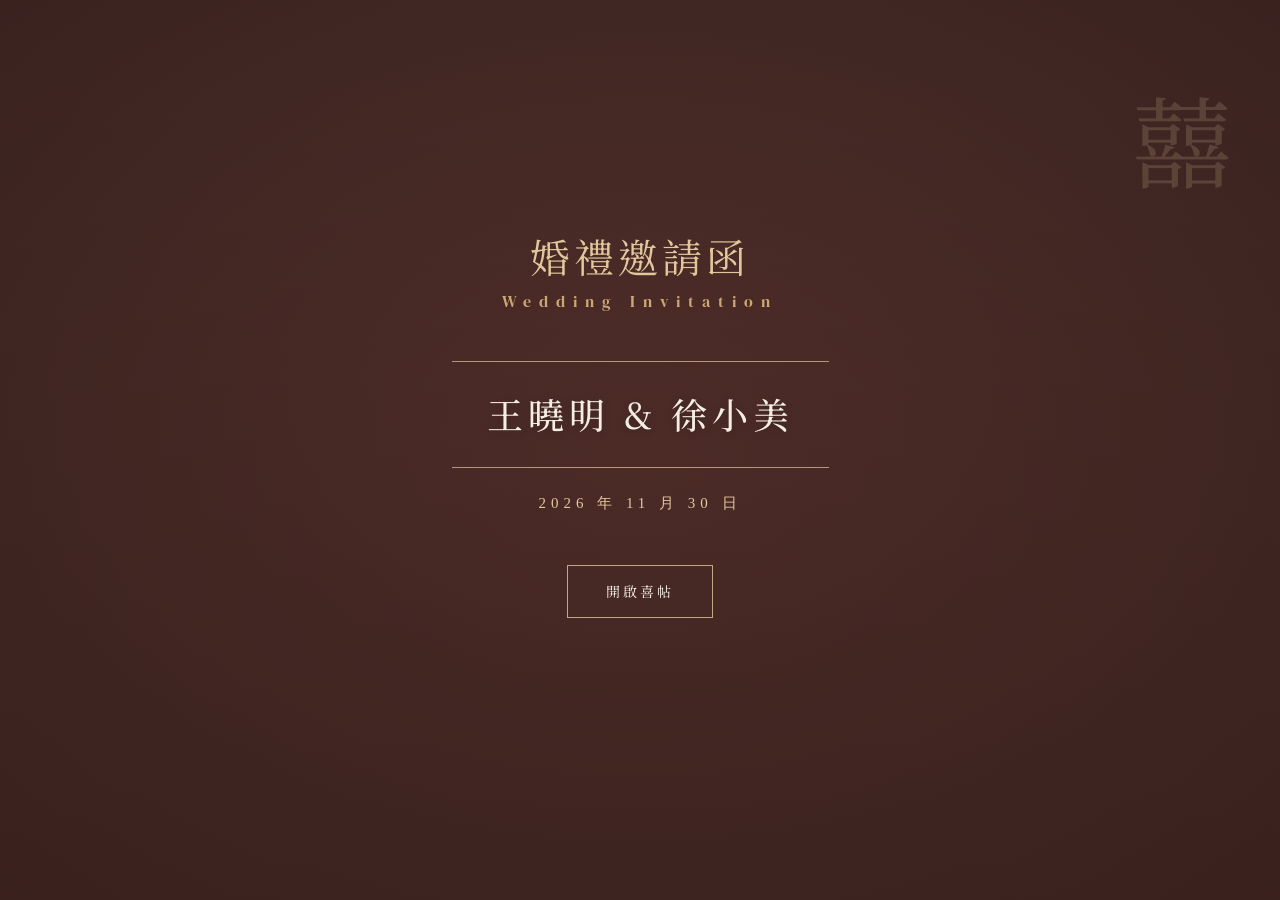
==== index.html @ 3dceb24b "Add files via upload" ====
<!DOCTYPE html>
<html lang="zh-Hant">

<head>
  <meta charset="UTF-8">
  <meta name="viewport" content="width=device-width, initial-scale=1.0">

  <title>王曉明 &amp; 徐小美 婚禮邀請</title>
  <meta name="description" content="2026 年 11 月 30 日，玄饌海鮮宴會館。誠摯邀請您一同見證我們的幸福。">

  <!-- 分享預覽（LINE / Facebook / Messenger 貼連結時顯示）
       ⚠ 請把下面兩處 https://你的網址 換成喜帖正式上線的網址，並把 og.jpg 放進 images 資料夾 -->
  <meta property="og:type" content="website">
  <meta property="og:locale" content="zh_TW">
  <meta property="og:title" content="王曉明 &amp; 徐小美 婚禮邀請">
  <meta property="og:description" content="2026 年 11 月 30 日｜玄饌海鮮宴會館｜誠摯邀請您一同見證我們的幸福">
  <meta property="og:url" content="https://mimi111au4.github.io/-/">
  <meta property="og:image" content="https://mimi111au4.github.io/-/images/og.jpg">
  <meta property="og:image:width" content="1200">
  <meta property="og:image:height" content="630">
  <meta name="twitter:card" content="summary_large_image">

  <link rel="stylesheet" href="./style.css">

  <link rel="preconnect" href="https://fonts.googleapis.com">
  <link rel="preconnect" href="https://fonts.gstatic.com" crossorigin>

  <link
    href="https://fonts.googleapis.com/css2?family=DM+Serif+Display&family=Noto+Serif+TC:wght@400;500;600&display=swap"
    rel="stylesheet"
  >
</head>

<body>

  <main>

    <!-- =================================
         首頁封面
    ================================== -->

    <section class="hero" id="home">

      
      <div class="hero-overlay"></div>

      
      <div class="hero-content">

          <p class="hero-eyebrow">婚禮邀請函</p>
          <p class="invitation-subtitle">Wedding Invitation</p>
      
      <div class="hero-divider"></div>

      <p class="couple-name">
      王曉明 <span>&</span> 徐小美
      </p>

      <p class="hero-date">
      2026 年 11 月 30 日
      </p>

  <button type="button" class="open-button" id="openInvitation">
    開啟喜帖
  </button>

</div>

      <div class="hero-bottom">
        <span class="scroll-line"></span>
      </div>

    </section>


    <!-- =================================
         喜帖正式內容
    ================================== -->

    
<div class="invitation-content" id="invitationContent">

  




<section class="couple-photos-section" id="couple">

  <div class="couple-photo-heading">
    
    <h2>我們要結婚啦</h2>
    <span class="couple-heading-line"></span>
  </div>

  <div class="envelope-scene">

    <!-- 信封底部 -->
    <div class="envelope-back"></div>

    <!-- 新人照片 -->
    <div class="couple-photo-layout">

      <div class="couple-person groom-person">
        <div class="couple-photo groom-photo">
          <img src="./images/2.jpg" alt="新郎王曉明">
        </div>
      </div>

      <div class="couple-person bride-person">
        <div class="couple-photo bride-photo">
          <img src="./images/3.jpg" alt="新娘徐小美">
        </div>
      </div>

    </div>

    <!-- 信封前方 -->
    <div class="envelope-front">

      <div class="envelope-names">
        <div class="envelope-name">
          <span>GROOM</span>
          <h3>王曉明</h3>
        </div>

        <span class="envelope-name-divider">&</span>

        <div class="envelope-name">
          <span>BRIDE</span>
          <h3>徐小美</h3>
        </div>
      </div>

    </div>

    <!-- 金色封泥 -->
 <div class="envelope-seal">
  <span class="seal-pattern">囍</span>
</div>

  </div>

</section>





  <!-- =================================
       婚禮資訊
  ================================== -->

  <section class="invite-section reveal" id="invite">
  <p class="section-eyebrow">WITH LOVE</p>
  <h2>誠摯邀請</h2>
  <span class="couple-heading-line"></span>
  <p class="invite-text">
    在茫茫人海中，我們遇見了彼此。<br>
    從相識、相知到相守，<br>
    我們決定牽起手，走進人生的下一個篇章。<br>
    誠摯邀請您，一同見證並分享這份幸福。
  </p>
  <div class="invite-parents">
    <p><span>王先生</span>　<span>王太太</span><small>長男　曉明</small></p>
    <i>囍</i>
    <p><span>徐先生</span>　<span>徐太太</span><small>長女　小美</small></p>
  </div>
</section>

<section class="wedding-details" id="details">

    <div class="details-heading">
      <h2>婚禮資訊</h2>
      <p>期待與你一起分享這個重要的日子。</p>
    </div>

    <div class="details-container">

      <!-- 日期與時間 -->
      <article class="detail-card date-card">

        <div class="date-card-top">
          <span class="detail-label">婚禮日期</span>
        </div>

        <div class="date-display">
          <span class="date-year">2026</span>
           <span class="date-month">NOV</span>
          <strong class="date-day">30</strong>
          <span class="date-weekday">THURSDAY</span>
        </div>

        <div class="date-divider"></div>

        <div class="time-information">

          <div class="time-item">
            <span>賓客入席</span>
            <strong>11:30 <small>AM</small></strong>
          </div>

          <div class="time-item">
            <span>婚宴開始</span>
            <strong>12:00 <small>PM</small></strong>
          </div>

        </div>

      </article>

      <!-- 婚宴地點 -->
      <article class="detail-card venue-card">

        <div class="venue-card-top">
          <span class="detail-label">婚禮地點</span>
        </div>

        <div class="venue-information">
          <h3>玄饌海鮮宴會館</h3>

          <p class="venue-address">
            臺南市安平區金城里城平路1號
          </p>
        </div>

        <div class="venue-map">
          <iframe
            src="https://www.google.com/maps/embed?pb=!1m18!1m12!1m3!1d58765.90408923649!2d120.11066926953123!3d22.991843999999997!2m3!1f0!2f0!3f0!3m2!1i1024!2i768!4f13.1!3m3!1m2!1s0x346dd8acbf1b4465%3A0xf4ab14aaf3caa61c!2z546E6aWM5rW36a6u5a605pyD6aSo!5e0!3m2!1szh-TW!2stw!4v1795320858656!5m2!1szh-TW!2stw"
            loading="lazy"
            allowfullscreen
            referrerpolicy="strict-origin-when-cross-origin">
          </iframe>
        </div>

      </article>

    </div>

   

  </section>


  <!-- =================================
       婚禮倒數
  ================================== -->

  <section class="schedule-section reveal" id="schedule">
  <p class="section-eyebrow">PROGRAM</p>
  <h2>當天流程</h2>
  <span class="couple-heading-line"></span>
  <ol class="schedule-list">
    <li><time>11:30</time><div><strong>賓客入席</strong><span>迎賓簽到，拍照留念</span></div></li>
    <li><time>12:00</time><div><strong>婚宴開始</strong><span>新人進場，與大家一同開席</span></div></li>
    <li><time>12:40</time><div><strong>敬酒與致詞</strong><span>新人逐桌向親友致意</span></div></li>
    <li><time>14:00</time><div><strong>賜福送客</strong><span>感謝您的蒞臨與祝福</span></div></li>
  </ol>
  <div class="schedule-actions">
    <button type="button" class="map-link" id="addCalendar"
      data-title="曉明 &amp; 小美 婚禮"
      data-start="2026-11-30T11:30"
      data-end="2026-11-30T14:00"
      data-location="玄饌海鮮宴會館 臺南市安平區金城里城平路1號">加入行事曆</button>
  </div>
</section>




  <section class="countdown-section" id="countdown">

    <h2 class="countdown-heading">
      婚禮倒數<br>
      <span>Our Special Day</span>
    </h2>

    <div class="countdown" id="countdownTimer">

      <div class="countdown-item">
        <span class="countdown-number" id="days">000</span>
        <span class="countdown-label">DAYS</span>
      </div>

      <div class="countdown-item">
        <span class="countdown-number" id="hours">00</span>
        <span class="countdown-label">HOURS</span>
      </div>

      <div class="countdown-item">
        <span class="countdown-number" id="minutes">00</span>
        <span class="countdown-label">MINUTES</span>
      </div>

      <div class="countdown-item">
        <span class="countdown-number" id="seconds">00</span>
        <span class="countdown-label">SECONDS</span>
      </div>

    </div>

  </section>

  <!-- =================================
       婚紗相本
  ================================== -->

  <section class="album-section" id="gallery">

  <div class="album-heading">
  <h2>婚紗相本</h2>
  
</div>

    <div class="album-container">

      <!--<button
        class="album-arrow prev"
        id="albumPrev"
        aria-label="上一頁">
        ‹
      </button>-->

      <div class="book-stage" id="bookStage">

      <div class="book is-start" id="book">
        <div class="board board-l"></div>
        <div class="board board-r"></div>
        <div class="leaf">
          <div class="face front cover">
            <span class="cover-window"><img src="./images/4.jpg" alt="新人合照"></span>
            <span class="cover-title">Our Little<br>Moments</span>
            <span class="cover-line"></span>
            <span class="cover-date">2026 . 11 . 30</span>
          </div>
         <div class="face back page"><img class="photo" src="./images/1.jpg" alt="婚紗照片 1"></div>
        </div>
        <div class="leaf">
          <div class="face front page"><img class="photo" src="./images/7.jpg" alt="婚紗照片 2"></div>
          <div class="face back page"><img class="photo" src="./images/8.jpg" alt="婚紗照片 3"></div>
        </div>
        <div class="leaf">
          <div class="face front page"><img class="photo" src="./images/4.jpg" alt="婚紗照片 4"></div>
          <div class="face back page"><img class="photo" src="./images/5.jpg" alt="婚紗照片 5"></div>
        </div>
        <div class="leaf">
          <div class="face front page"><img class="photo" src="./images/6.jpg" alt="婚紗照片 6"></div>
          <div class="face back end-page">
            <span class="cover-seal">囍</span>
            <span class="cover-line"></span>
            <span class="cover-names">曉明 &amp; 小美</span>
          </div>
        </div>
      </div>

      </div>

      <!--<button
        class="album-arrow next"
        id="albumNext"
        aria-label="下一頁">
        ›
      </button>-->

    </div>

    <!--<div class="album-controls">

      <span id="albumCounter">COVER</span>

      <div class="album-progress">
        <div id="albumProgress"></div>
      </div>

      <span class="album-hint">
        滑動或點擊翻頁
      </span>

    </div>-->

    <p class="album-tip">
  <span class="tip-touch">向左右滑動翻頁，點照片可放大</span>
  <span class="tip-mouse">拖曳或點書頁兩側翻頁，點照片可放大</span>
</p>

  </section>


  <!-- =================================
       RSVP 出席回覆
  ================================== -->

  <section class="rsvp-section" id="rsvp">

    <div class="rsvp-heading">
      <p class="section-eyebrow"></p>
      <h2>期待與你相見</h2>
      <p>請告訴我們，你是否能來參加這場重要的日子。</p>
    </div>

    <div class="rsvp-choice">

      <button
        type="button"
        id="attendButton"
        class="rsvp-button attend-button">
        欣然赴約
      </button>

      <div class="rsvp-button-area" id="rsvpButtonArea">

        <button
          type="button"
          id="declineButton"
          class="rsvp-button decline-button">
          不克參加
        </button>

      </div>

    </div>

    <p class="rsvp-message" id="rsvpMessage" aria-live="polite"></p>

  </section>



<footer class="site-footer reveal">
  <span class="footer-xi">囍</span>
  <p class="footer-names">曉明 <span>&</span> 小美</p>
  <p class="footer-note">Thank you for being part of our story.</p>
</footer>

</div>
<!-- invitation-content 結束 -->



  <!-- 婉拒確認視窗 -->

  <div class="rsvp-modal" id="declineModal">

    <div class="rsvp-modal-content">

      <button
        type="button"
        class="modal-close"
        data-close="declineModal">
        ×
      </button>

      <p class="section-eyebrow">ARE YOU SURE?</p>

      <h3>等等！再考慮一下嘛！🥺</h3>

      <p>真的確定不克參加嗎？</p>

      <div class="decline-modal-buttons">

        <button type="button" id="reconsiderButton">
          好啦，我再想想
        </button>

        <button type="button" id="confirmDeclineButton">
          確定不克參加
        </button>

      </div>

    </div>

  </div>


  <!-- 婉拒表單 -->

  <div class="rsvp-modal" id="declineFormWrapper">

    <div class="rsvp-modal-content">

      <button
        type="button"
        class="modal-close"
        data-close="declineFormWrapper">
        ×
      </button>

      <p class="section-eyebrow">WE UNDERSTAND</p>

      <h3>收到你的回覆了</h3>

      <p>雖然這次無法相聚，還是謝謝你的回覆！</p>

      <form id="declineForm">
        <input type="text" name="website" tabindex="-1" autocomplete="off" class="hp-field" aria-hidden="true">


        <label for="declineName">姓名</label>

        <input
          type="text"
          id="declineName"
          name="name"
          placeholder="請填寫姓名"
          required
        >

        <label for="declineNote">想對新人說的話（選填）</label>

        <textarea
          id="declineNote"
          name="note"
          placeholder="留下你的祝福吧！">
        </textarea>

        <button type="submit">送出回覆</button>

      </form>
  
    </div>
     
  </div>

   



  <!-- 欣然赴約表單 -->
  <div class="rsvp-modal" id="attendFormWrapper">
    <div class="rsvp-modal-content">
      <button type="button" class="modal-close" data-close="attendFormWrapper">×</button>
      <p class="section-eyebrow">SEE YOU THERE</p>
      <h3>太好了，期待見到你！</h3>
      <p>請留下出席資訊，方便我們安排座位。</p>
      <form id="attendForm">
        <input type="text" name="website" tabindex="-1" autocomplete="off" class="hp-field" aria-hidden="true">

        <label for="attendName">姓名</label>
        <input type="text" id="attendName" name="name" placeholder="請填寫姓名" required>
        <label for="attendCount">出席人數</label>
        <select id="attendCount" name="count">
          <option>1 位</option><option>2 位</option><option>3 位</option><option>4 位以上</option>
        </select>
        <label for="attendDiet">餐點</label>
        <select id="attendDiet" name="diet">
          <option>葷食</option><option>素食</option>
        </select>
        <label for="attendNote">想對新人說的話（選填）</label>
        <textarea id="attendNote" name="note" placeholder="留下你的祝福吧！"></textarea>
        <button type="submit">送出回覆</button>
      </form>
    </div>
  </div>

  <!-- 相本全螢幕檢視 -->
  <div class="album-viewer" id="albumViewer">
    <button type="button" class="viewer-close" id="viewerClose" aria-label="關閉">×</button>
    <button type="button" class="viewer-arrow viewer-prev" id="viewerPrev" aria-label="上一頁">‹</button>
    <img id="viewerImage" src="" alt="婚紗照片放大">
    <button type="button" class="viewer-arrow viewer-next" id="viewerNext" aria-label="下一頁">›</button>
    <span class="viewer-counter" id="viewerCounter"></span>
  </div>

  <!-- 背景音樂（請把音樂檔放在 music/bgm.mp3） -->
  <audio id="bgm" src="./music/bgm.mp3" loop preload="none"></audio>
  <button type="button" class="music-toggle" id="musicToggle" aria-label="背景音樂開關" hidden>♪</button>

  <!-- JavaScript -->

  <script>
    // 把 Google Apps Script 網頁應用程式網址貼在這裡（教學見 rsvp-google-apps-script.gs）
    window.RSVP_ENDPOINT = window.RSVP_ENDPOINT || "https://script.google.com/macros/s/AKfycbzMvIbWAU0HM2Q_AloJyLVtobV0wF-T8HdSefYDiqYGesw51LFH3XNDn_uurUzrDwPt/exec";
  </script>
  <script src="./script.js"></script>

</body>
</html>
---- style.css ----
/* =========================================================
   婚禮電子喜帖｜整理版 style.css
   已合併重複規則，保留原有區塊與互動樣式
========================================================= */

/* =================================
   01. 基本設定
================================= */

:root {
  --cream: #F4EDE2;
  --warm-white: #FBF7F0;
  --sand: #E8D9C8;
  --beige: #D6BFA8;
  --taupe: #A58A76;
  --brown: #805347;
  --dark-brown: #482F2B;
  --text: #493832;
  --muted: #9A8174;
  --line: #DCCBB9;
  --wine-red: #873E3D;
  --vintage-red: #A65B52;
  --antique-gold: #B39463;
}

* {
  box-sizing: border-box;
  margin: 0;
  padding: 0;
}

html {
  scroll-behavior: smooth;
}

body {
  font-family: "Noto Serif TC", serif;
  background: var(--cream);
  color: var(--text);
  line-height: 1.8;
}

button {
  font: inherit;
}

section {
  position: relative;
}

/* =====================================
   02. 首頁封面
===================================== */

.hero {
  position: relative;
  display: flex;
  align-items: center;
  justify-content: center;
  min-height: 100vh;
  min-height: 100svh;
  padding: 40px 24px;
  overflow: hidden;
  background:
    radial-gradient(
      ellipse at center,
      #70413A 0%,
      #482F2B 72%,
      #382421 100%
    );
  color: #F4EDE2;
}



.hero-overlay {
  position: absolute;
  inset: 0;
  background: linear-gradient(
    rgba(58, 32, 29, 0.48),
    rgba(58, 32, 29, 0.72)
  );
}

.hero::after {
  content: "囍";
  position: absolute;
  top: 48px;
  right: 48px;
  z-index: 2;
  color: rgba(226, 199, 157, 0.18);
  font-family: "Noto Serif TC", serif;
  font-size: clamp(55px, 9vw, 100px);
  pointer-events: none;
}

.hero-content {
  position: relative;
  z-index: 3;
  width: min(650px, 100%);
  text-align: center;
  animation: vintageCoverIn 1.4s ease both;
}



/* 首頁中文標題 */
.hero-eyebrow {
  margin-top: 0;
  margin-bottom: 0;
  color: #E2C79D;
  font-size: 40px;
  letter-spacing: 4px;
  line-height: 1.2;
}

/* 英文副標題 */
.invitation-subtitle {
  margin-top: 12px;
  margin-bottom: 0;
  color: #D9B77E;
  font-family: "DM Serif Display", serif;
  font-size: clamp(13px, 1.5vw, 16px);
  letter-spacing: 8px;
  font-weight: 400;
  text-align: center;
  line-height: 1.2;
  opacity: 0.9;
}

/* 中文與英文標題整組往上移 8px */
.hero-content .hero-eyebrow,
.hero-content .invitation-subtitle {
  position: relative;
  top: -50px;
}

/* 手機版 */
@media (max-width: 600px) {
  .hero-eyebrow {
    font-size: 32px;
  }

  .invitation-subtitle {
    font-size: 15px;
    letter-spacing: 3px;
  }
}

.couple-name {
  position: relative;
  display: inline-block;
  padding: 20px 35px;
  color: #F4EDE2;
  font-family: "Noto Serif TC", serif;
  font-size: clamp(25px, 4vw, 36px);
  letter-spacing: 5px;
  font-weight: 500;

  /* 上下金色細線 */
  border-top: 1px solid rgba(226, 199, 157, 0.7);
  border-bottom: 1px solid rgba(226, 199, 157, 0.7);

  text-shadow: 0 2px 8px rgba(0, 0, 0, 0.2);
}


/* 上方維持簡潔金線 */
.couple-name::before {
  content: none;
}

/* 下方復古愛心分隔裝飾 */
.couple-name::after {

  position: absolute;
  left: 50%;
  bottom: -13px;
  transform: translateX(-50%);
  padding: 0 12px;
  color: #D6B77E;
  background: transparent;
  font-family: Georgia, serif;
  font-size: 13px;
  line-height: 1;
}

/* 下方線條兩側的小裝飾 */
.couple-name {
  border-bottom: 1px solid rgba(226, 199, 157, 0.7);
}

.couple-name::after {
  text-shadow: 0 0 5px rgba(214, 183, 126, 0.25);
}

/* 手機版 */
@media (max-width: 600px) {
  .couple-name {
    padding: 16px 25px;
    letter-spacing: 3px;
  }
}


.hero-date {
  margin-top: 22px;
  color: #E2C79D;
  font-family: Georgia, serif;
  font-size: 15px;
  letter-spacing: 5px;
}

.open-button {
  margin-top: 48px;
  padding: 13px 38px;
  border: 1px solid rgba(226, 199, 157, 0.8);
  border-radius: 0;
  background: transparent;
  color: #FBF7F0;
  font-family: "Noto Serif TC", serif;
  font-size: 14px;
  letter-spacing: 3px;
  cursor: pointer;
  transition: background 0.4s ease, color 0s ease, transform 0.4s ease;
}

.open-button:hover {
  background: #B39463;
  color: #482F2B;
  transform: translateY(-3px);
}

.hero-bottom {
  position: absolute;
  z-index: 3;
  bottom: 55px;
  left: 0;
  width: 100%;
  color: rgba(244, 237, 226, 0.65);
  font-family: Georgia, serif;
  font-size: 10px;
  letter-spacing: 4px;
  text-align: center;
}

@keyframes vintageCoverIn {
  from {
    opacity: 0;
    transform: translateY(25px);
  }
  to {
    opacity: 1;
    transform: translateY(0);
  }
}

/* =================================
   03. 喜帖內容顯示
================================= */

.invitation-content {
  display: none;
  opacity: 0;
}

.invitation-content.active {
  display: block;
  animation: invitationReveal 0.9s ease both;
}

@keyframes invitationReveal {
  from {
    opacity: 0;
    transform: translateY(18px);
  }
  to {
    opacity: 1;
    transform: translateY(0);
  }
}

/* =================================
   04. 共用標題
================================= */

.section-eyebrow {
  margin-bottom: 18px;
  color: var(--taupe);
  font-family: Arial, sans-serif;
  font-size: 9px;
  letter-spacing: 4px;
}

/* =========================================
   05. 新人照片｜復古酒紅色立體信封
========================================= */

.couple-photos-section {
  padding: 110px 20px 120px;
  overflow: hidden;
  background: #F4EDE2;
  color: #482F2B;
}

.couple-photo-heading {
  margin-bottom: 55px;
  text-align: center;
}

.couple-photo-heading .couple-eyebrow {
  margin-bottom: 12px;
  color: #A18461;
  font-size: 11px;
  letter-spacing: 4px;
}

.couple-photo-heading h2 {
  color: #482F2B;
  font-size: clamp(30px, 4vw, 40px);
  font-weight: 500;
  letter-spacing: 5px;
}

.couple-heading-line {
  display: block;
  width: 42px;
  height: 1px;
  margin: 20px auto 0;
  background: #B39463;
}

.envelope-scene {
  position: relative;
  isolation: isolate;
  width: min(100%, 820px);
  height: 470px;
  margin: 0 auto;
  overflow: visible;
}

.envelope-back {
  position: absolute;
  inset: 0 0 auto;
  z-index: 0;
  height: 285px;
  overflow: hidden;
  border: 1px solid rgba(179, 148, 99, 0.7);
  background:
    radial-gradient(
      ellipse at 50% 35%,
      rgba(255, 226, 190, 0.10),
      transparent 65%
    ),
    linear-gradient(
      145deg,
      #713A38 0%,
      #873E3D 45%,
      #542E2D 100%
    );
  box-shadow:
    0 18px 35px rgba(61, 36, 30, 0.18),
    inset 0 1px 2px rgba(255,255,255,0.16);
}

.envelope-back::before {
  content: "";
  position: absolute;
  inset: 10px;
  border: 1px solid rgba(211, 181, 127, 0.48);
  pointer-events: none;
}

.envelope-back::after {
  content: "";
  position: absolute;
  inset: 15px;
  border: 1px solid rgba(211, 181, 127, 0.16);
  pointer-events: none;
}

.couple-photo-layout {
  position: absolute;
  top: 40px;
  left: 50%;
  z-index: 2;
  display: flex;
  align-items: flex-start;
  justify-content: center;
  width: 88%;
  gap: clamp(25px, 5vw, 65px);
  transform: translateX(-50%);
}

.couple-person {
  position: relative;
  width: min(38%, 225px);
}

.couple-photo {
  position: relative;
  width: 100%;
  aspect-ratio: 3 / 4;
  overflow: hidden;
  border: 5px solid #FBF7F0;
  background: #FBF7F0;
  box-shadow:
    0 10px 24px rgba(38, 20, 17, 0.22),
    0 2px 5px rgba(38, 20, 17, 0.12);
}

.couple-photo img {
  display: block;
  width: 100%;
  height: 100%;
  object-fit: cover;
}

.groom-photo {
  transform: rotate(-3deg);
}

.bride-photo {
  transform: rotate(3deg);
}

.couple-person .couple-name {
  display: none;
}

.envelope-front {
  position: absolute;
  bottom: 0;
  left: 0;
  z-index: 3;
  width: 100%;
  height: 205px;
  background: linear-gradient(
    145deg,
    #873E3D 0%,
    #743735 55%,
    #592E2D 100%
  );
  clip-path: polygon(
    0 0,
    50% 44%,
    100% 0,
    100% 100%,
    0 100%
  );
  filter: drop-shadow(0 -3px 5px rgba(40, 20, 15, 0.10));
}

.envelope-front::before {
  content: "";
  position: absolute;
  inset: 0;
  background: linear-gradient(
    135deg,
    rgba(255,255,255,0.09),
    transparent 45%,
    rgba(0,0,0,0.08)
  );
  pointer-events: none;
}

.envelope-names {
  position: absolute;
  bottom: 27px;
  left: 0;
  z-index: 2;
  display: flex;
  align-items: center;
  justify-content: center;
  width: 100%;
  gap: 24px;
  color: #F4EDE2;
  text-align: center;
}

.envelope-name span {
  display: block;
  margin-bottom: 5px;
  color: #D6B98C;
  font-size: 9px;
  letter-spacing: 3px;
}

.envelope-name h3 {
  color: #F8EFE3;
  font-size: 21px;
  font-weight: 400;
  letter-spacing: 4px;
}

.envelope-name-divider {
  color: #D6B98C;
  font-family: serif;
  font-size: 18px;
}

.envelope-seal {
  position: absolute;
  top: 326px;
  left: 50%;
  z-index: 10;
  display: flex;
  align-items: center;
  justify-content: center;
  width: 58px;
  height: 58px;
  overflow: hidden;
  border: 1px solid #E4C98D;
  border-radius: 50%;
  background: radial-gradient(
    circle at 32% 25%,
    #F5DFAD 0%,
    #D7B775 23%,
    #A77C3F 58%,
    #765126 100%
  );
  box-shadow:
    0 4px 8px rgba(35, 19, 13, 0.32),
    0 1px 2px rgba(255,255,255,0.65) inset,
    0 -3px 5px rgba(91, 57, 20, 0.25) inset;
  transform: translateX(-50%);
}

.envelope-seal::before {
  content: "";
  position: absolute;
  inset: 5px;
  border: 1px solid rgba(255, 239, 198, 0.65);
  border-radius: 50%;
  box-shadow: 0 0 0 2px rgba(112, 75, 32, 0.18);
}

.envelope-seal::after {
  content: "";
  position: absolute;
  top: -30%;
  left: -70%;
  width: 45%;
  height: 160%;
  background: linear-gradient(
    90deg,
    transparent,
    rgba(255,255,255,0.48),
    transparent
  );
  transform: rotate(25deg);
  animation: sealShine 2s ease 0.5s 10 both;
  pointer-events: none;
}

.seal-pattern {
  position: relative;
  z-index: 1;
  color: #704A22;
  font-family: serif;
  font-size: 25px;
  font-weight: 600;
  text-shadow:
    0 1px 0 rgba(255, 239, 197, 0.8),
    0 -1px 1px rgba(79, 48, 18, 0.35);
}

@keyframes sealShine {
  from {
    left: -70%;
  }
  to {
    left: 140%;
  }
}

/* 支援 view timeline 的瀏覽器：照片進場 */
@supports (animation-timeline: view()) {
  .groom-person {
    animation: photoRevealLeft 0.9s ease both;
    animation-timeline: view();
    animation-range: entry 10% entry 55%;
  }

  .bride-person {
    animation: photoRevealRight 0.9s ease both;
    animation-timeline: view();
    animation-range: entry 10% entry 55%;
  }

  .envelope-front {
    animation: envelopeReveal 0.8s ease both;
    animation-timeline: view();
    animation-range: entry 15% entry 60%;
  }
}

@keyframes photoRevealLeft {
  from {
    opacity: 0;
    transform: translateY(25px) rotate(-3deg);
  }
  to {
    opacity: 1;
    transform: translateY(0) rotate(-3deg);
  }
}

@keyframes photoRevealRight {
  from {
    opacity: 0;
    transform: translateY(25px) rotate(3deg);
  }
  to {
    opacity: 1;
    transform: translateY(0) rotate(3deg);
  }
}

@keyframes envelopeReveal {
  from { opacity: 0.4; }
  to { opacity: 1; }
}


/* =================================
   06. 婚禮倒數
================================= */

.countdown-section {
  padding: 85px 20px 80px;
  background: #482F2B;
  color: #F4EDE2;
  text-align: center;
}

.countdown-heading {
  margin-bottom: 40px;
  color: #F4EDE2;
  font-family: "DM Serif Display", serif;
  font-size: clamp(34px, 5vw, 52px);
  font-weight: 400;
  line-height: 1.2;
  letter-spacing: 0.5px;
}

.countdown-heading span {
  color: var(--taupe);
  font-style: italic;
}

.countdown {
  display: grid;
  grid-template-columns: repeat(4, 1fr);
  max-width: 620px;
  margin: 0 auto;
  gap: 12px;
}

.countdown-item {
  display: flex;
  flex-direction: column;
  align-items: center;
  gap: 8px;
}

.countdown-number {
  color: #F4EDE2;
  font-family: "DM Serif Display", serif;
  font-size: clamp(34px, 5vw, 50px);
  font-weight: 400;
  font-variant-numeric: tabular-nums;
  line-height: 1.2;
}

.countdown-label {
  color: #D6BFA8;
  font-family: Arial, sans-serif;
  font-size: 9px;
  letter-spacing: 3px;
}

.countdown-note {
  margin-top: 30px;
  color: var(--muted);
  font-size: 12px;
  letter-spacing: 1px;
}

/* 手機版 */
@media (max-width: 600px) {
  .countdown-section {
    padding: 65px 18px;
  }

  .countdown-heading {
    margin-bottom: 32px;
  }

  .countdown {
    gap: 6px;
  }

  .countdown-number {
    font-size: clamp(30px, 8vw, 42px);
  }

  .countdown-label {
    font-size: 8px;
    letter-spacing: 2px;
  }

  .countdown-note {
    margin-top: 25px;
  }
}


/* =================================
   07. 婚紗相本
================================= */

.album-section {
  position: relative;
  padding: 110px 20px 115px;
  overflow: hidden;
  background: #F4EDE2;
  color: #482F2B;
}

.album-section::before {
  content: "";
  position: absolute;
  top: 35px;
  left: 50%;
  width: min(90%, 1100px);
  height: calc(100% - 70px);
  border-top: 1px solid rgba(135, 62, 61, 0.18);
  border-bottom: 1px solid rgba(135, 62, 61, 0.18);
  transform: translateX(-50%);
  pointer-events: none;
}

.album-heading {
  position: relative;
  z-index: 1;
  margin-bottom: 55px;
  text-align: center;
}

.album-heading h2 {
  color: #482F2B;
  font-family: "Noto Serif TC", "Times New Roman", serif;
  font-size: clamp(32px, 5vw, 46px);
  font-weight: 500;
  letter-spacing: 5px;
}

.album-heading h2 span {
  color: #B39463;
  font-style: normal;
}

.album-heading > p:last-child {
  margin-top: 16px;
  color: #9A8174;
  font-family: "Noto Serif TC", serif;
  font-size: 13px;
  letter-spacing: 2px;
}

.album-container {
  position: relative;
  display: flex;
  align-items: center;
  justify-content: center;
  max-width: 1100px;
  margin: 0 auto;
}

.album-stage {
  position: relative;
  width: 100%;
  max-width: 850px;
  height: 490px;
  overflow: hidden;
  touch-action: pan-y;
}

.album-track {
  position: relative;
  width: 100%;
  height: 100%;
}

.album-card {
  position: absolute;
  top: 50%;
  left: 50%;
  width: 48%;
  height: 88%;
  padding: 10px;
  border: 1px solid #D8C5AD;
  background: #FBF7F0;
  box-shadow: 0 12px 35px rgba(72, 47, 43, 0.12);
  opacity: 0;
  z-index: 1;
  transform: translate(-50%, -50%) scale(.65);
  transition:
    transform .55s cubic-bezier(.2,.7,.2,1),
    opacity .45s ease,
    filter .45s ease,
    box-shadow .45s ease;
  cursor: pointer;
  filter: brightness(.82) sepia(.08);
  pointer-events: none;
}

.album-card img {
  display: block;
  width: 100%;
  height: 100%;
  object-fit: cover;
  box-shadow: none;
}

.album-card.active {
  z-index: 5;
  opacity: 1;
  transform: translate(-50%, -50%) scale(1);
  filter: brightness(1) sepia(.04);
  pointer-events: auto;
  cursor: zoom-in;
  box-shadow: 0 20px 45px rgba(72, 47, 43, 0.17);
}

.album-card.prev-card {
  z-index: 3;
  opacity: .7;
  transform: translate(calc(-50% - 235px), -50%) scale(.78) rotateY(12deg);
  pointer-events: auto;
}

.album-card.next-card {
  z-index: 3;
  opacity: .7;
  transform: translate(calc(-50% + 235px), -50%) scale(.78) rotateY(-12deg);
  pointer-events: auto;
}

.album-card.hidden-card {
  z-index: 1;
  opacity: 0;
  pointer-events: none;
}

.album-arrow {
  position: absolute;
  z-index: 10;
  width: 44px;
  height: 44px;
  border: 1px solid #A58A76;
  border-radius: 50%;
  background: #FBF7F0;
  color: #873E3D;
  font-family: Georgia, serif;
  font-size: 25px;
  cursor: pointer;
  transition: background .3s ease, color .3s ease, transform .3s ease;
}

.album-arrow:hover {
  background: #873E3D;
  color: #FBF7F0;
  transform: scale(1.08);
}

.album-arrow.prev { left: 0; }
.album-arrow.next { right: 0; }

.album-controls {
  display: flex;
  align-items: center;
  max-width: 650px;
  margin: 38px auto 0;
  gap: 20px;
  color: #9A8174;
  font-family: "Noto Serif TC", serif;
  font-size: 11px;
  letter-spacing: 2px;
}

.album-progress {
  flex: 1;
  height: 2px;
  overflow: hidden;
  background: #DCCBB9;
}

.album-progress div {
  width: 16.666%;
  height: 100%;
  background: #873E3D;
  transition: width .4s ease;
}

.album-hint {
  color: #A58A76;
  font-family: "Noto Serif TC", serif;
  font-size: 10px;
  letter-spacing: 1px;
  white-space: nowrap;
}

/* =================================
   08. 相本全螢幕檢視
================================= */

.album-viewer {
  position: fixed;
  inset: 0;
  z-index: 1000;
  display: none;
  align-items: center;
  justify-content: center;
  padding: 60px 80px;
  background: rgba(30, 26, 22, .97);
}

.album-viewer.open {
  display: flex;
  animation: viewerFade .3s ease both;
}

@keyframes viewerFade {
  from { opacity: 0; }
  to { opacity: 1; }
}

.album-viewer img {
  max-width: 100%;
  max-height: 85vh;
  object-fit: contain;
}

.viewer-close {
  position: absolute;
  top: 20px;
  right: 30px;
  border: none;
  background: transparent;
  color: white;
  font-size: 38px;
  cursor: pointer;
}

.viewer-arrow {
  position: absolute;
  top: 50%;
  padding: 15px;
  border: none;
  background: transparent;
  color: white;
  font-size: 45px;
  cursor: pointer;
  transform: translateY(-50%);
}

.viewer-prev { left: 15px; }
.viewer-next { right: 15px; }

.viewer-counter {
  position: absolute;
  bottom: 25px;
  color: white;
  font-family: Arial, sans-serif;
  font-size: 11px;
  letter-spacing: 3px;
}

/* =================================
   09. 婚禮資訊｜簡約復古版
================================= */

.wedding-details {
  position: relative;
  padding: 120px 20px;
  background: linear-gradient(
    180deg,
    #F4EDE2 0%,
    #FBF7F0 50%,
    #F4EDE2 100%
  );
  color: #49382E;
}

.wedding-details .details-heading {
  position: relative;
  z-index: 1;
  margin-bottom: 55px;
  text-align: center;
}

.wedding-details .details-heading .section-eyebrow {
  margin-bottom: 18px;
  color: #A18D78;
  font-size: 11px;
  letter-spacing: 4px;
}

.wedding-details .details-heading h2 {
  margin-bottom: 16px;
  color: #482F2B;
  font-family: "Noto Serif TC", serif;
  font-size: clamp(32px, 4vw, 42px);
  font-weight: 400;
  line-height: 1.5;
  letter-spacing: 5px;
}

.wedding-details .details-heading > p:last-child {
  color: #968A7D;
  font-size: 14px;
  line-height: 1.9;
  letter-spacing: 1px;
}

.wedding-details .details-container {
  position: relative;
  z-index: 1;
  display: flex;
  flex-direction: column;
  width: min(760px, 100%);
  max-width: 760px;
  margin: 0 auto;
  padding: 42px 58px;
  gap: 0;
  align-items: stretch;
  border: 1px solid rgba(179, 148, 99, 0.65);
  background: #FBF7F0;
  box-shadow: none;
}

.wedding-details .detail-card {
  position: relative;
  width: 100%;
  min-width: 0;
  padding: 30px 0;
  overflow: visible;
  border: 0;
  border-radius: 0;
  background: transparent;
  box-shadow: none;
  transform: none;
}

.wedding-details .detail-card + .detail-card {
  border-top: 1px solid rgba(179, 148, 99, 0.35);
}

.wedding-details .date-card::before,
.wedding-details .date-card::after,
.wedding-details .venue-card::before,
.wedding-details .venue-card::after {
  display: none !important;
  content: none !important;
}

.wedding-details .date-card-top,
.wedding-details .venue-card-top {
  display: flex;
  align-items: center;
  justify-content: center;
  min-height: auto;
  padding: 0 0 18px;
  border-bottom: 1px solid #E5D9CC;
}

.wedding-details .detail-label {
  display: block;
  margin: 0;
  padding: 0;
  color: #873E3D;
  font-family: inherit;
  font-size: 17px;
  font-weight: 400;
  line-height: 1.6;
  letter-spacing: 3px;
}

.wedding-details .detail-number {
  color: #49382E;
  font-family: "DM Serif Display", serif;
  font-size: clamp(38px, 5vw, 52px);
  font-weight: 400;
  letter-spacing: 2px;
}

.wedding-details .date-display {
  display: flex;
  flex-direction: column;
  align-items: center;
  gap: 8px;
  padding: 24px 0 12px;
}

.wedding-details .date-year {
  color: #968A7D;
  font-family: Georgia, serif;
  font-size: 17px;
  letter-spacing: 3px;
}

.wedding-details .date-day {
  color: #A18A73;
  font-family: "Noto Serif TC", serif;
  font-size: 15px;
  letter-spacing: 4px;
}

.wedding-details .date-month {
  color: #786653;
  font-family: Georgia, serif;
  font-size: 24px;
  letter-spacing: 4px;
}

.wedding-details .time-information {
  display: flex;
  justify-content: center;
  margin-top: 24px;
  padding-top: 0;
  gap: 70px;
}

.wedding-details .time-item {
  text-align: center;
}

.wedding-details .time-item > span {
  display: block;
  margin-bottom: 12px;
  color: #A18D78;
  font-size: 10px;
  letter-spacing: 1.5px;
}

.wedding-details .time-item strong {
  color: #40372F;
  font-family: Georgia, serif;
  font-size: 25px;
  font-weight: 400;
  white-space: nowrap;
}

.wedding-details .time-item strong small {
  font-size: 12px;
}

.wedding-details .time-item p {
  margin-top: 8px;
  color: #968A7D;
  font-size: 12px;
}

.wedding-details .venue-information {
  padding: 24px 0 0;
  text-align: center;
}

.wedding-details .venue-eyebrow {
  margin-bottom: 14px;
  color: #A18D78;
  font-size: 10px;
  letter-spacing: 3px;
}

.wedding-details .venue-information h3 {
  margin: 0 0 12px;
  color: #482F2B;
  font-family: "Noto Serif TC", serif;
  font-size: clamp(27px, 4vw, 36px);
  font-weight: 400;
  line-height: 1.6;
  letter-spacing: 2px;
}

.wedding-details .venue-information p {
  color: #806C5B;
  font-size: 16px;
  line-height: 1.8;
}

.wedding-details .venue-map {
  position: relative;
  overflow: hidden;
  margin-top: 28px;
  background: #EAE4DA;
}

.wedding-details .venue-map iframe {
  display: block;
  width: 100%;
  height: 260px;
  border: 0;
  filter: saturate(0.65);
  transition: filter .5s ease, transform .8s ease;
}

.wedding-details .venue-map:hover iframe {
  filter: saturate(1);
  transform: scale(1.025);
}

.wedding-details .venue-footer {
  display: flex;
  justify-content: space-between;
  padding-top: 20px;
  gap: 12px;
  color: #A18D78;
  font-size: 9px;
  letter-spacing: 2px;
}

.wedding-details .details-note {
  position: relative;
  z-index: 1;
  margin-top: 45px;
  color: #968A7D;
  font-family: "Noto Serif TC", serif;
  font-size: 14px;
  letter-spacing: 2px;
  line-height: 2;
  text-align: center;
}

/* 婚禮資訊進場動畫：由 JS 加上 show-animation */
.wedding-details .details-heading,
.wedding-details .date-card,
.wedding-details .venue-card,
.wedding-details .details-note,
.wedding-details .venue-map {
  opacity: 0;
  transition: opacity 0.9s ease, transform 0.9s ease;
}

.wedding-details .details-heading {
  transform: translateY(25px);
}

.wedding-details .date-card {
  transform: translateX(-35px);
}

.wedding-details .venue-card {
  transform: translateX(35px);
}

.wedding-details .details-note {
  transform: translateY(20px);
}

.wedding-details .venue-map {
  transform: translateY(15px);
  transition-delay: 0.5s;
}

.wedding-details.show-animation .details-heading,
.wedding-details.show-animation .date-card,
.wedding-details.show-animation .venue-card,
.wedding-details.show-animation .details-note,
.wedding-details.show-animation .venue-map {
  opacity: 1;
  transform: translate(0, 0);
}

.wedding-details .detail-card:hover {
  transform: none;
  border-color: transparent;
  background: transparent;
  box-shadow: none;
}

/* =================================
   10. RSVP 出席回覆
================================= */

.rsvp-section {
  width: min(100% - 40px, 760px);
  margin: 75px auto 100px;
  padding: 65px 45px;
  border: 1px solid var(--line);
  border-radius: 3px;
  background: #FBF7F0;
  color: #482F2B;
  text-align: center;
}

.rsvp-heading {
  margin-bottom: 35px;
}

.rsvp-heading h2 {
  margin: 12px 0;
  color: var(--dark-brown);
  font-size: 27px;
  font-weight: 400;
  letter-spacing: 2px;
}

.rsvp-heading > p:last-child {
  color: var(--muted);
  font-size: 13px;
  line-height: 1.9;
}

.rsvp-choice {
  position: relative;
  display: flex;
  align-items: center;
  justify-content: center;
  width: 100%;
  max-width: 100%;
  margin: 0 auto;
  gap: 16px;
}

.rsvp-button {
  width: 125px;
  min-width: 125px;
  height: 46px;
  padding: 10px 8px;
  border: 1px solid transparent;
  border-radius: 2px;
  font-size: 15px;
  letter-spacing: 1px;
  white-space: nowrap;
  cursor: pointer;
  transition: background .2s ease, color .2s ease;
}

.attend-button {
  flex: 0 0 125px;
  background: var(--wine-red);
  color: #F4EDE2;
}

.attend-button:hover {
  background: var(--dark-brown);
}

.rsvp-button-area {
  position: relative;
  z-index: 2;
  display: flex;
  flex: 0 0 170px;
  align-items: center;
  justify-content: center;
  width: 170px;
  height: 220px;
}

.decline-button {
  position: relative;
  width: 125px;
  min-width: 125px;
  height: 46px;
  border-color: #D8CFC3;
  background: #E4DED5;
  color: var(--dark-brown);
}

.decline-button:hover {
  background: #D8CFC3;
}

.rsvp-message {
  min-height: 25px;
  margin-top: 18px;
  color: var(--brown);
  font-size: 13px;
  line-height: 1.7;
}

/* =================================
   11. RSVP Modal 彈出視窗
================================= */

.rsvp-modal {
  position: fixed !important;
  inset: 0 !important;
  z-index: 99999 !important;
  display: flex;
  align-items: center;
  justify-content: center;
  width: 100%;
  height: 100%;
  height: 100dvh;
  padding: 20px;
  box-sizing: border-box;
  background: rgba(30, 26, 22, .52);
  opacity: 0;
  visibility: hidden;
  pointer-events: none;
  transition: opacity .25s ease, visibility .25s ease;
}

.rsvp-modal.show {
  opacity: 1;
  visibility: visible;
  pointer-events: auto;
}

.rsvp-modal-content {
  position: relative;
  width: 100%;
  max-width: 380px;
  max-height: calc(100% - 40px);
  overflow-y: auto;
  padding: 42px 28px 32px;
  border: 1px solid var(--line);
  border-radius: 3px;
  background: var(--warm-white);
  text-align: center;
  box-shadow: 0 18px 55px rgba(0, 0, 0, .16);
}

.rsvp-modal-content h3 {
  margin-bottom: 15px;
  color: var(--dark-brown);
  font-size: 20px;
  font-weight: 400;
}

.rsvp-modal-content p {
  color: var(--muted);
  font-size: 13px;
  line-height: 1.9;
}

.modal-close {
  position: absolute;
  top: 12px;
  right: 16px;
  width: 32px;
  height: 32px;
  border: none;
  background: transparent;
  color: var(--muted);
  font-size: 27px;
  cursor: pointer;
}

.rsvp-modal-content form {
  display: flex;
  flex-direction: column;
  margin-top: 25px;
  gap: 12px;
  text-align: left;
}

.rsvp-modal-content label {
  color: var(--text);
  font-size: 13px;
}

.rsvp-modal-content input,
.rsvp-modal-content select,
.rsvp-modal-content textarea {
  width: 100%;
  padding: 12px;
  border: 1px solid var(--line);
  border-radius: 2px;
  background: #fff;
  color: var(--text);
  font: inherit;
  font-size: 14px;
}

.rsvp-modal-content textarea {
  min-height: 90px;
  resize: vertical;
}

.rsvp-modal-content form button,
.decline-modal-buttons button {
  padding: 12px 20px;
  border: 1px solid #B39463;
  border-radius: 2px;
  background: #873E3D;
  color: #F4EDE2;
  font-size: 13px;
  letter-spacing: 1px;
  cursor: pointer;
}

.rsvp-modal-content form button {
  margin-top: 10px;
}

.rsvp-modal-content form button:hover,
.decline-modal-buttons button:hover {
  background: var(--dark-brown);
}

.decline-modal-buttons {
  display: flex;
  flex-direction: column;
  margin-top: 25px;
  gap: 12px;
}

.decline-modal-buttons button:last-child {
  border-color: var(--line);
  background: #E4DED5;
  color: var(--dark-brown);
}

.decline-modal-buttons button:last-child:hover {
  background: #D8CFC3;
}

/* =================================
   12. 平板與手機版
================================= */

@media (max-width: 768px) {
  .hero {
    padding: 30px 20px;
  }

  .hero::before {
    inset: 15px;
  }

  .hero::after {
    top: 35px;
    right: 35px;
    font-size: 65px;
  }

  .hero-content::after {
    top: -55px;
  }

  .hero-eyebrow {
    font-size: 30px;
    letter-spacing: 3px;
    margin-bottom: 55px;
  }

  .hero-title {
    font-size: 39px;
  }

  .couple-name {
    font-size: 27px;
  }

  .hero-date {
    font-size: 13px;
  }

  .open-button {
    margin-top: 38px;
  }

  .countdown-section {
    padding: 90px 15px;
  }

  .countdown-heading {
    margin-bottom: 45px;
  }

  .countdown {
    gap: 8px;
  }

  .countdown-number {
    font-size: 38px;
  }

  .countdown-label {
    font-size: 8px;
    letter-spacing: 1px;
  }

  .countdown-note {
    font-size: 11px;
  }

  .album-section {
    padding: 80px 15px 85px;
  }

  .album-section::before {
    display: none;
  }

  .album-heading {
    margin-bottom: 35px;
  }

  .album-heading h2 {
    font-size: 32px;
    letter-spacing: 4px;
  }

  .album-stage {
    height: 390px;
  }

  .album-card {
    width: 65%;
    height: 85%;
    padding: 0;
    border: none;
    background: transparent;
    box-shadow: none;
  }

  .album-card.prev-card {
    transform: translate(calc(-50% - 115px), -50%) scale(.72);
  }

  .album-card.next-card {
    transform: translate(calc(-50% + 115px), -50%) scale(.72);
  }

  .album-arrow {
    width: 36px;
    height: 36px;
    font-size: 21px;
  }

  .album-arrow.prev { left: 2px; }
  .album-arrow.next { right: 2px; }

  .album-controls {
    margin-top: 28px;
    padding: 0 15px;
    gap: 12px;
  }

  .album-hint {
    display: none;
  }

  .album-viewer {
    padding: 55px 15px;
  }

  .album-viewer img {
    max-width: 100%;
    max-height: 75vh;
  }

  .viewer-prev { left: 0; }
  .viewer-next { right: 0; }

  .wedding-details {
    padding: 85px 20px;
  }

  .wedding-details .details-heading {
    margin-bottom: 40px;
  }

  .wedding-details .details-heading h2 {
    font-size: 32px;
    letter-spacing: 4px;
  }

  .wedding-details .details-container {
    width: 100%;
    max-width: 520px;
    padding: 28px 22px;
    gap: 0;
  }

  .wedding-details .detail-card {
    padding: 24px 0;
  }

  .wedding-details .date-card-top,
  .wedding-details .venue-card-top {
    padding-bottom: 14px;
  }

  .wedding-details .detail-label {
    font-size: 12px;
  }

  .wedding-details .date-display {
    padding: 30px 0 24px;
  }

  .wedding-details .detail-number {
    font-size: 38px;
  }

  .wedding-details .date-day {
    font-size: 15px;
  }

  .wedding-details .date-month {
    font-size: 21px;
  }

  .wedding-details .time-information {
    gap: 28px;
  }

  .wedding-details .time-item strong {
    font-size: 21px;
  }

  .wedding-details .venue-information {
    padding: 25px 0 20px;
  }

  .wedding-details .venue-information h3 {
    font-size: 27px;
  }

  .wedding-details .venue-map iframe {
    height: 220px;
  }

  .wedding-details .details-note {
    margin-top: 38px;
  }

  .wedding-details .detail-card:hover {
    transform: none;
  }

  .rsvp-section {
    width: calc(100% - 32px);
    margin: 55px auto;
    padding: 42px 20px;
    border-radius: 3px;
  }

  .rsvp-heading {
    margin-bottom: 25px;
  }

  .rsvp-heading h2 {
    font-size: 26px;
  }

  .rsvp-heading > p:last-child {
    font-size: 15px;
  }

 .rsvp-choice {
  display: flex;
  align-items: center;
  justify-content: space-evenly;
  width: 100%;
  max-width: 500px;
  margin: 0 auto;
  gap: 20px;
}

  .rsvp-button {
    width: 125px;
    min-width: 125px;
    height: 46px;
    min-height: 46px;
    padding: 8px 5px;
    font-size: 13px;
  }

  .attend-button {
    flex: 0 0 125px;
  }

  .rsvp-button-area {
  position: relative;
  z-index: 2;
  display: flex;
  flex: 0 0 125px;
  align-items: center;
  justify-content: center;
  width: 125px;
  height: 220px;
}

  .decline-button {
    width: 125px;
    min-width: 125px;
    height: 46px;
  }

  .rsvp-message {
    font-size: 13px;
  }

  .rsvp-modal {
    padding: 15px;
  }

  .rsvp-modal-content {
    max-width: 100%;
    padding: 38px 22px 25px;
  }
}

/* =================================
   13. 小型手機
================================= */

@media (max-width: 600px) {
  .couple-photos-section {
    padding: 85px 15px 100px;
  }

  .couple-photo-heading {
    margin-bottom: 42px;
  }

  .envelope-scene {
    height: 380px;
  }

  .envelope-back {
    height: 235px;
  }

  .envelope-back::before {
    inset: 7px;
  }

  .envelope-back::after {
    inset: 11px;
  }

  .couple-photo-layout {
    top: 35px;
    width: 94%;
    gap: 14px;
  }

  .couple-person {
    width: 46%;
  }

  .couple-photo {
    border-width: 4px;
  }

  .envelope-front {
    height: 165px;
  }

  .envelope-names {
    bottom: 23px;
    gap: 12px;
  }

  .envelope-name span {
    font-size: 8px;
    letter-spacing: 2px;
  }

  .envelope-name h3 {
    font-size: 16px;
    letter-spacing: 2px;
  }

  .envelope-name-divider {
    font-size: 15px;
  }

  .envelope-seal {
    top: 265px;
    width: 46px;
    height: 46px;
  }

  .seal-pattern {
    font-size: 20px;
  }

  .envelope-seal::after {
    animation-duration: 2s;
  }

  .rsvp-section {
    width: calc(100% - 32px);
  }
}

/* =================================
   14. 超小型手機
================================= */

@media (max-width: 380px) {
  .hero-title {
    font-size: 46px;
  }

  .couple-name {
    font-size: 27px;
  }

  .album-stage {
    height: 330px;
  }

  .album-card {
    width: 65%;
  }

  .album-card.prev-card {
    transform: translate(calc(-50% - 105px), -50%) scale(.75);
  }

  .album-card.next-card {
    transform: translate(calc(-50% + 105px), -50%) scale(.75);
  }

  .album-hint {
    display: none;
  }

  .wedding-details .details-container {
    padding: 25px 20px;
  }

  .wedding-details .detail-number {
    font-size: 38px;
  }

  .wedding-details .time-item strong {
    font-size: 18px;
  }

  .wedding-details .venue-footer {
    font-size: 8px;
    letter-spacing: 1px;
  }
}

/* =================================
   15. 減少動態效果
================================= */

@media (prefers-reduced-motion: reduce) {
  *,
  *::before,
  *::after {
    scroll-behavior: auto !important;
    animation-duration: .01ms !important;
    transition-duration: .01ms !important;
  }

  .wedding-details *,
  .wedding-details::before,
  .wedding-details::after {
    animation: none !important;
    transition: none !important;
  }

  .groom-person,
  .bride-person,
  .envelope-front,
  .envelope-seal,
  .envelope-seal::after {
    animation: none !important;
  }
}





/* =================================
   07. 新增：封面背景、邀請詞、流程、頁尾
================================= */
.hero-image {
  background-image: url("./images/cover.jpg");
  animation: heroZoom 18s ease-in-out infinite alternate;
}
@keyframes heroZoom { from { transform: scale(1.03); } to { transform: scale(1.12); } }

.reveal { opacity: 0; transform: translateY(28px); transition: opacity .9s ease, transform .9s ease; }
.reveal.in { opacity: 1; transform: none; }

.invite-section, .schedule-section { padding: 90px 24px; text-align: center; }
.invite-section { background: var(--warm-white); }
.schedule-section { background: var(--cream); }
.invite-section h2, .schedule-section h2 {
  color: var(--dark-brown); font-size: clamp(26px, 5vw, 34px); letter-spacing: 6px; font-weight: 500;
}
.invite-section .couple-heading-line, .schedule-section .couple-heading-line {
  display: block; width: 60px; height: 1px; margin: 22px auto 34px; background: var(--antique-gold);
}
.invite-text { max-width: 520px; margin: 0 auto; color: var(--text); line-height: 2.4; letter-spacing: 2px; }
.invite-parents {
  display: flex; align-items: center; justify-content: center; gap: 28px;
  max-width: 560px; margin: 50px auto 0; color: var(--brown);
}
.invite-parents p { flex: 1; letter-spacing: 3px; }
.invite-parents span { display: inline-block; }
.invite-parents small { display: block; margin-top: 8px; color: var(--muted); letter-spacing: 3px; }
.invite-parents i { color: var(--wine-red); font-size: 34px; font-style: normal; }

.schedule-list { list-style: none; max-width: 460px; margin: 0 auto; text-align: left; position: relative; }
.schedule-list::before {
  content: ""; position: absolute; left: 78px; top: 8px; bottom: 8px; width: 1px; background: var(--line);
}
.schedule-list li { display: flex; gap: 38px; padding: 16px 0; position: relative; }
.schedule-list li::after {
  content: ""; position: absolute; left: 74px; top: 26px; width: 9px; height: 9px;
  border-radius: 50%; background: var(--antique-gold);
}
.schedule-list time { width: 52px; color: var(--wine-red); font-family: Georgia, serif; letter-spacing: 1px; }
.schedule-list strong { display: block; color: var(--dark-brown); font-weight: 500; letter-spacing: 2px; }
.schedule-list span { color: var(--muted); font-size: 14px; }
.map-link {
  display: inline-block; margin-top: 40px; padding: 12px 34px; border: 1px solid var(--antique-gold);
  color: var(--brown); text-decoration: none; letter-spacing: 3px; font-size: 14px; transition: .4s;
}
.map-link:hover { background: var(--antique-gold); color: var(--dark-brown); }

.site-footer { padding: 80px 24px 60px; text-align: center; background: var(--dark-brown); color: var(--sand); }
.footer-xi { display: block; color: var(--antique-gold); font-size: 54px; line-height: 1; }
.footer-names { margin-top: 18px; font-size: 22px; letter-spacing: 6px; }
.footer-names span { color: var(--antique-gold); }
.footer-note { margin-top: 10px; color: var(--taupe); font-family: Georgia, serif; font-size: 13px; letter-spacing: 3px; }


/* =================================
   08. 婚禮資訊：喜帖雙線邊框與角飾
================================= */
.wedding-details .details-container {
  border: 1px solid var(--antique-gold);
  box-shadow: 0 18px 40px rgba(72, 47, 43, 0.10);
}

/* 內框（雙線） */
.wedding-details .details-container::before {
  content: "";
  position: absolute;
  inset: 9px;
  border: 1px solid rgba(179, 148, 99, 0.55);
  pointer-events: none;
}

/* 四個角：金色圓點 + 紅色 L 形角標 */
.wedding-details .details-container::after {
  content: "";
  position: absolute;
  inset: 3px;
  pointer-events: none;
  background:
    radial-gradient(circle, var(--wine-red) 3px, transparent 3.5px) 0 0 / 9px 9px no-repeat,
    radial-gradient(circle, var(--wine-red) 3px, transparent 3.5px) 100% 0 / 9px 9px no-repeat,
    radial-gradient(circle, var(--wine-red) 3px, transparent 3.5px) 0 100% / 9px 9px no-repeat,
    radial-gradient(circle, var(--wine-red) 3px, transparent 3.5px) 100% 100% / 9px 9px no-repeat;
}

/* 兩張卡片之間：雙線 + 中央花飾 */
.wedding-details .detail-card + .detail-card {
  border-top: 3px double rgba(179, 148, 99, 0.55);
}

.wedding-details .detail-card.venue-card::before {
  display: block !important;
  content: "❖" !important;
  position: absolute;
  top: -13px;
  left: 50%;
  padding: 0 14px;
  background: #FBF7F0;
  color: var(--antique-gold);
  font-size: 15px;
  line-height: 20px;
  transform: translateX(-50%);
}

/* 卡片標題：兩側加小菱形 */
.wedding-details .detail-label::before,
.wedding-details .detail-label::after {
  content: "◆";
  margin: 0 12px;
  color: var(--antique-gold);
  font-size: 8px;
  vertical-align: middle;
}

/* 地圖加上細金框 */
.wedding-details .venue-map {
  padding: 6px;
  border: 1px solid rgba(179, 148, 99, 0.55);
}

@media (max-width: 600px) {
  .wedding-details .details-container { padding: 34px 28px; }
  .wedding-details .detail-label::before,
  .wedding-details .detail-label::after { margin: 0 8px; }
}


/* =================================
   09. 升級：正紅金喜帖風
================================= */

/* ---- 日期：超大數字當主角 ---- */
.wedding-details .date-display { display: grid; justify-items: center; gap: 0; padding: 26px 0 8px; }
.wedding-details .date-month   { order: 1; color: #873E3D; font-size: 18px; letter-spacing: 14px; text-indent: 14px; }
.wedding-details .date-day {
  order: 2; position: relative;
  font-family: "DM Serif Display", Georgia, serif;
  font-size: clamp(110px, 26vw, 170px);
  line-height: 1; letter-spacing: 0;
  background: linear-gradient(180deg, #B2474A, #6E1A20);
  -webkit-background-clip: text; background-clip: text; -webkit-text-fill-color: transparent;
}
.wedding-details .date-day::before, .wedding-details .date-day::after {
  content: ""; position: absolute; top: 52%; width: 52px; height: 1px; background: #B39463;
}
.wedding-details .date-day::before { right: calc(100% + 14px); }
.wedding-details .date-day::after  { left:  calc(100% + 14px); }
.wedding-details .date-year    { order: 3; color: #805347; font-size: 20px; letter-spacing: 10px; text-indent: 10px; }
.wedding-details .date-weekday { order: 4; margin-top: 6px; color: #A58A76; letter-spacing: 8px; font-size: 13px; }


/* =================================
   10. 信封與相本：更低調優雅
================================= */

/* 信封：降低飽和度，改成柔和的摩卡玫瑰色，細金線 */
.envelope-back {
  border: 1px solid rgba(179, 148, 99, 0.55);
  background: linear-gradient(145deg, #A27A6D 0%, #94695D 50%, #7F574D 100%);
  box-shadow: 0 14px 30px rgba(61, 36, 30, 0.12);
}
.envelope-front {
  background: linear-gradient(145deg, #94695D 0%, #86594F 55%, #704840 100%);
}

/* 照片：幾乎擺正，細邊框，柔和陰影 */
.couple-photo {
  border: 6px solid #FBF7F0;
  box-shadow: 0 8px 20px rgba(38, 20, 17, 0.16);
}
.couple-photo::after {            /* 相紙內側的細金線 */
  content: "";
  position: absolute;
  inset: 0;
  border: 1px solid rgba(179, 148, 99, 0.45);
  pointer-events: none;
}
.groom-photo { transform: rotate(-1.5deg); }
.bride-photo { transform: rotate(1.5deg); }

/* 相本：像裱框相片，內側多一圈細線 */
.album-card {
  padding: 12px;
  border: 1px solid #E0D1BD;
  outline: 1px solid rgba(179, 148, 99, 0.5);
  outline-offset: -6px;
  box-shadow: 0 8px 24px rgba(72, 47, 43, 0.08);
}
.album-card.active {
  box-shadow: 0 14px 34px rgba(72, 47, 43, 0.12);
}
.album-card.prev-card,
.album-card.next-card {
  opacity: .5;
  filter: brightness(.95) saturate(.8);
}
.album-arrow {
  border: 1px solid #D8C5AD;
  background: rgba(251, 247, 240, 0.92);
  color: var(--brown);
  box-shadow: none;
}
.album-arrow:hover {
  background: var(--warm-white);
  border-color: var(--antique-gold);
}


/* =================================
   11. 翻書相本
================================= */
.book-stage {
  position: relative;
  width: 100%;
  max-width: 760px;
  padding: 18px 0;
  touch-action: pan-y;
  user-select: none;
}
.book {
  position: relative;
  width: 100%;
  aspect-ratio: 3 / 2;
  perspective: 2400px;
  transition: transform 1s cubic-bezier(.45,.05,.25,1);
}
.book.is-start { transform: translateX(-25%); }
.book.is-end   { transform: translateX(25%); }

/* 書本硬殼（左右兩片） */
.board {
  position: absolute;
  top: -9px; bottom: -9px;
  width: calc(50% + 9px);
  background: linear-gradient(145deg, #7A4A40, #5A332C);
  box-shadow: 0 22px 40px rgba(72, 47, 43, 0.25);
  transition: opacity .6s ease;
  z-index: 0;
}
.board-l { left: -9px;  border-radius: 5px 0 0 5px; }
.board-r { right: -9px; border-radius: 0 5px 5px 0; }
.book.is-start .board-l, .book.is-end .board-r { opacity: 0; }

/* 書頁（每一張紙有正反兩面） */
.leaf {
  position: absolute;
  top: 0; left: 50%;
  width: 50%; height: 100%;
  transform-origin: left center;
  transform-style: preserve-3d;
  transition: transform 1.1s cubic-bezier(.45,.05,.25,1), z-index 0s .55s;
}
.leaf.flipped { transform: rotateY(-180deg); }

.face {
  position: absolute;
  inset: 0;
  box-sizing: border-box;
  padding: 14px;
  overflow: hidden;
  background: #FBF7F0;
  -webkit-backface-visibility: hidden;
  backface-visibility: hidden;
}
.face.back { transform: rotateY(180deg); }

/* 書脊陰影 */
.face.front::after, .face.back::after {
  content: "";
  position: absolute; inset: 0;
  pointer-events: none;
}
.face.front::after { background: linear-gradient(90deg, rgba(60,40,30,.28), transparent 12%); }
.face.back::after  { background: linear-gradient(270deg, rgba(60,40,30,.28), transparent 12%); }

.face.page { box-shadow: inset 0 0 0 1px rgba(179,148,99,.35); }
.face img {
  display: block;
  width: 100%; height: 100%;
  object-fit: cover;
  cursor: zoom-in;
}

/* 封面 */
.face.cover {
  display: flex; flex-direction: column; align-items: center; justify-content: center;
  gap: 14px; padding: 0;
  background: linear-gradient(145deg, #7A4A40, #5A332C);
  color: #E8CC8E; text-align: center; cursor: pointer;
  border-radius: 0 5px 5px 0;
}
.face.cover::before {
  content: ""; position: absolute; inset: 16px;
  border: 1px solid rgba(217,187,126,.6);
  box-shadow: inset 0 0 0 5px transparent, inset 0 0 0 6px rgba(217,187,126,.25);
}
.cover-eyebrow { font-family: Georgia, serif; font-size: 10px; letter-spacing: 5px; opacity: .85; }
.cover-title   { font-family: "DM Serif Display", Georgia, serif; font-size: clamp(20px, 4.6vw, 34px); line-height: 1.35; letter-spacing: 2px; }
.cover-xi      { font-size: clamp(22px, 4vw, 32px); color: #D9BB7E; }
.cover-hint    { font-family: Georgia, serif; font-size: 10px; letter-spacing: 3px; opacity: .6; }

/* 結尾頁 */
.face.end-page {
  display: flex; flex-direction: column; align-items: center; justify-content: center;
  gap: 12px; color: #805347; text-align: center; cursor: pointer;
  box-shadow: inset 0 0 0 1px rgba(179,148,99,.35);
}
.end-title { font-family: "DM Serif Display", Georgia, serif; font-size: clamp(20px, 4vw, 30px); }
.end-sub   { font-family: Georgia, serif; font-size: 11px; letter-spacing: 2px; color: #A58A76; }

@media (max-width: 600px) {
  .album-container { padding: 0 44px; }
  .face { padding: 8px; }
  .face.cover::before { inset: 10px; }
  .cover-hint, .cover-eyebrow { font-size: 8px; letter-spacing: 3px; }
  .end-sub { font-size: 9px; }
}
@media (prefers-reduced-motion: reduce) {
  .leaf, .book { transition-duration: .01s; }
}
.album-arrow:hover { color: var(--wine-red); }


/* =================================
   12. 相本封面／封底：皮革 + 金箔
================================= */
.face.cover, .face.end-page {
  --fi-t: 18px; --fi-r: 18px; --fi-b: 18px; --fi-l: 30px;   /* 金框內縮（l 為書脊側） */
  gap: clamp(6px, 1.6vw, 12px);
  color: #E8CC8E;
  background:
    radial-gradient(ellipse at 30% 20%, rgba(255,226,190,.14), transparent 60%),
    repeating-radial-gradient(circle at 20% 30%, rgba(0,0,0,.05) 0 1px, transparent 1px 3px),
    linear-gradient(145deg, #7E4C41, #4F2B25);
  box-shadow: inset 0 0 0 1px rgba(0,0,0,.25);
}
.face.end-page { --fi-r: 30px; --fi-l: 18px; border-radius: 5px 0 0 5px; cursor: pointer; }

/* 金色雙線框 */
.face.cover::before, .face.end-page::before {
  content: "";
  position: absolute;
  inset: var(--fi-t) var(--fi-r) var(--fi-b) var(--fi-l);
  border: 1px solid rgba(217,187,126,.75);
  outline: 1px solid rgba(217,187,126,.28);
  outline-offset: 4px;
}
/* 四角金點 + 書脊凹槽 */
.face.cover::after, .face.end-page::after {
  background:
    radial-gradient(circle at var(--fi-l) var(--fi-t), #D9BB7E 2.5px, transparent 3px),
    radial-gradient(circle at calc(100% - var(--fi-r)) var(--fi-t), #D9BB7E 2.5px, transparent 3px),
    radial-gradient(circle at var(--fi-l) calc(100% - var(--fi-b)), #D9BB7E 2.5px, transparent 3px),
    radial-gradient(circle at calc(100% - var(--fi-r)) calc(100% - var(--fi-b)), #D9BB7E 2.5px, transparent 3px);
}
.face.cover   { box-shadow: inset 12px 0 14px -10px rgba(0,0,0,.45), inset 0 0 0 1px rgba(0,0,0,.25); }
.face.end-page{ box-shadow: inset -12px 0 14px -10px rgba(0,0,0,.45), inset 0 0 0 1px rgba(0,0,0,.25); }

/* 金箔文字 */
.cover-title, .cover-names, .cover-date, .cover-eyebrow {
  background: linear-gradient(180deg, #FBE9BC 0%, #C9A96A 100%);
  -webkit-background-clip: text; background-clip: text;
  -webkit-text-fill-color: transparent;
  filter: drop-shadow(0 1px 0 rgba(0,0,0,.35));
}
.cover-eyebrow { font-size: clamp(8px, 1.6vw, 11px); letter-spacing: 6px; text-indent: 6px; }
.cover-title   { font-size: clamp(22px, 5.4vw, 40px); letter-spacing: 3px; }
.end-title     { font-size: clamp(22px, 5.2vw, 36px); }
.cover-names   { font-family: "Noto Serif TC", serif; font-size: clamp(11px, 2.4vw, 16px); letter-spacing: 5px; text-indent: 5px; }
.cover-date    { font-family: Georgia, serif; font-size: clamp(9px, 1.8vw, 12px); letter-spacing: 4px; text-indent: 4px; }
.cover-hint    { color: #E8CC8E; opacity: .55; margin-top: 4px; font-size: clamp(8px, 1.5vw, 10px); }
.cover-line    { width: 46px; height: 1px; background: linear-gradient(90deg, transparent, #D9BB7E, transparent); }

/* 金色封泥，呼應信封上的印章 */
.cover-seal {
  display: flex; align-items: center; justify-content: center;
  width: clamp(40px, 9vw, 60px); height: clamp(40px, 9vw, 60px);
  border: 1px solid #E4C98D; border-radius: 50%;
  background: radial-gradient(circle at 32% 25%, #F5DFAD 0%, #D7B775 23%, #A77C3F 58%, #765126 100%);
  color: #5A2C24; font-size: clamp(20px, 4.4vw, 30px); line-height: 1;
  box-shadow: 0 4px 8px rgba(20,8,5,.45), inset 0 1px 2px rgba(255,255,255,.6), inset 0 -3px 5px rgba(91,57,20,.3);
}

@media (max-width: 600px) {
  .face.cover, .face.end-page { --fi-t: 10px; --fi-r: 10px; --fi-b: 10px; --fi-l: 20px; }
  .face.end-page { --fi-r: 20px; --fi-l: 10px; }
  .cover-line { width: 32px; }
}

/* 12-b 小螢幕與長句微調 */
.cover-names { text-align: center; padding: 0 10%; }
.end-page .cover-names { letter-spacing: 2px; text-indent: 2px; font-size: clamp(10px, 2vw, 14px); }
@media (max-width: 600px) {
  .face.cover, .face.end-page { gap: 6px; }
  .cover-eyebrow, .cover-hint { display: none; }
  .cover-seal { width: 34px; height: 34px; font-size: 18px; }
  .cover-title, .end-title { font-size: 19px; letter-spacing: 1px; }
  .cover-names { font-size: 10px; letter-spacing: 3px; text-indent: 3px; padding: 0 6%; }
  .end-page .cover-names { font-size: 8.5px; letter-spacing: 1px; text-indent: 1px; }
  .cover-date { font-size: 8px; letter-spacing: 2px; text-indent: 2px; }
}


/* =================================
   13. 封面照片 / 全寬照片帶 / 音樂 / 行事曆 / 手機相本
================================= */
.hero-image {
  background-image: url("./images/7.jpg");
  background-position: center 30%;
}
.hero-overlay {
  background: linear-gradient(rgba(58,32,29,.55), rgba(58,32,29,.78));
}

.photo-band { position: relative; height: clamp(260px, 62vw, 460px); overflow: hidden; background: var(--dark-brown); }
.photo-band img {
  position: absolute; inset: 0; width: 100%; height: 100%; object-fit: cover;
  filter: saturate(.85) sepia(.12);
  transform: scale(1.1); transition: transform 2.4s ease;
}
.photo-band.in img { transform: scale(1); }
.photo-band::before {
  content: ""; position: absolute; inset: 0; z-index: 1;
  background: linear-gradient(rgba(58,32,29,.10), rgba(58,32,29,.62));
}
.photo-band::after {
  content: ""; position: absolute; inset: 14px; z-index: 2;
  border: 1px solid rgba(226,199,157,.55); pointer-events: none;
}
.band-caption {
  position: absolute; z-index: 3; left: 0; right: 0; bottom: 38px; padding: 0 28px;
  text-align: center; color: #F4E6C8; font-family: Georgia, "Noto Serif TC", serif;
  font-style: italic; font-size: clamp(14px, 3.4vw, 20px); letter-spacing: 3px;
  text-shadow: 0 2px 10px rgba(0,0,0,.45);
}

.schedule-actions { display: flex; flex-wrap: wrap; gap: 14px; justify-content: center; margin-top: 40px; }
.schedule-actions .map-link { margin-top: 0; font-family: inherit; background: transparent; cursor: pointer; }

.music-toggle {
  position: fixed; right: 16px; bottom: calc(16px + env(safe-area-inset-bottom, 0px)); z-index: 50;
  width: 44px; height: 44px; border-radius: 50%;
  border: 1px solid var(--antique-gold); background: rgba(251,247,240,.92);
  color: var(--wine-red); font-size: 20px; cursor: pointer;
  box-shadow: 0 6px 16px rgba(72,47,43,.2);
}
.music-toggle[hidden] { display: none; }
.music-toggle.playing { animation: musicSpin 6s linear infinite; }
.music-toggle:not(.playing)::after {
  content: ""; position: absolute; left: 10px; right: 10px; top: 50%; height: 1px;
  background: var(--wine-red); transform: rotate(-45deg);
}
@keyframes musicSpin { to { transform: rotate(360deg); } }

/* 手機：相本盡量放大，箭頭移到書下方 */
@media (max-width: 600px) {
  .album-container { padding: 0 10px 64px; }
  .album-container .album-arrow { top: auto; bottom: 8px; }
  .album-container .album-arrow.prev { left: calc(50% - 56px); }
  .album-container .album-arrow.next { right: calc(50% - 56px); }
  .book-stage { padding: 10px 0; }
  .photo-band::after { inset: 10px; }
}


/* =================================
   14. 內頁背景層次 + 封底愛心
================================= */

/* 內頁背景：同一個暖色系，做出淡淡的深淺與色相變化 */
.schedule-section { background: linear-gradient(180deg, #F3E5DC 0%, #F1E2D8 100%); }   /* 淡玫瑰米 */
.album-section    { background: linear-gradient(180deg, #EFE4D3 0%, #F4EDE2 100%); }   /* 柔沙色 */
.rsvp-section     { background: linear-gradient(180deg, #FBF7F0 0%, #F3E5DC 100%); }   /* 白到淡玫瑰 */

/* 區塊交界：極細金線 */
.invite-section, .wedding-details, .schedule-section, .album-section, .rsvp-section {
  border-top: 1px solid rgba(179, 148, 99, 0.28);
}

/* 封底：金色圓印章 → 半透明的淡愛心 */
.end-page .cover-seal {
  width: clamp(64px, 14vw, 88px);
  height: clamp(64px, 14vw, 88px);
  border: none;
  border-radius: 0;
  box-shadow: none;
  background:
    url("data:image/svg+xml,%3Csvg xmlns='http://www.w3.org/2000/svg' viewBox='0 0 24 24'%3E%3Cpath d='M12 21s-7.5-4.6-9.6-9.2C.8 8.2 3 4.5 6.6 4.5c2 0 3.6 1 5.4 3 1.8-2 3.4-3 5.4-3 3.6 0 5.8 3.7 4.2 7.3C19.5 16.4 12 21 12 21z' fill='%23D9BB7E' fill-opacity='.14' stroke='%23D9BB7E' stroke-opacity='.45' stroke-width='.5'/%3E%3C/svg%3E")
    center / contain no-repeat;
  color: rgba(232, 204, 142, 0.8);
  font-size: clamp(17px, 3.6vw, 24px);
  padding-bottom: 4px;
}
@media (max-width: 600px) {
  .end-page .cover-seal { width: 56px; height: 56px; font-size: 16px; }
}


/* =================================
   15. 相本封面照片窗
================================= */
.cover-window {
  display: block;
  width: 54%;
  aspect-ratio: 3 / 4;
  padding: 3px;
  border: 1px solid #D9BB7E;
  border-radius: 999px 999px 4px 4px;     /* 拱形窗 */
  background: rgba(20, 8, 5, .35);
  box-shadow: 0 0 0 4px rgba(217,187,126,.18), 0 8px 18px rgba(20,8,5,.4);
  overflow: hidden;
}
.cover-window img {
  display: block;
  width: 100%; height: 100%;
  object-fit: cover; object-position: 50% 28%;
  border-radius: 999px 999px 2px 2px;
  cursor: pointer;
}
.face.cover .cover-title { font-size: clamp(16px, 3.6vw, 26px); line-height: 1.3; }
.face.cover .cover-date  { display: block; }
@media (max-width: 600px) {
  .cover-window { width: 50%; }
  .face.cover .cover-title { font-size: 13px; letter-spacing: 1px; }
  .face.cover .cover-line { width: 26px; }
  .face.cover .cover-date { font-size: 7.5px; }
  .face.cover, .face.end-page { gap: 5px; }
}


/* =================================
   16. RSVP 表單狀態與防機器人欄位
================================= */
.hp-field { position: absolute; left: -9999px; width: 1px; height: 1px; opacity: 0; pointer-events: none; }
.form-status { min-height: 1.4em; margin-top: 12px; color: var(--wine-red); font-size: 14px; text-align: center; }
.rsvp-modal-content button[type="submit"]:disabled { opacity: .6; cursor: wait; }

@media (max-width: 768px) {
  .hero-content .hero-eyebrow {
    margin-bottom: 0;              /* 取消 55px 的間距 */
  }

  .hero-content .invitation-subtitle {
    margin-top: 14px;              /* 緊貼在「婚禮邀請函」下方 */
    margin-bottom: 1px;           /* 與下方姓名之間留空間，才不會擠 */
  }
}

.album-sub {
  margin-top: 10px;
  color: var(--muted);
  font-size: 14px;
  letter-spacing: 3px;
  text-align: center;
}

/* 拿掉按鈕後的相本 */
.album-container { padding-bottom: 8px; }
@media (max-width: 600px) { .album-container { padding: 0 10px 8px; } }

.face img { cursor: zoom-in; }

.album-tip { margin-top: 22px; color: var(--muted); font-size: 12px; letter-spacing: 2px; text-align: center; }
.tip-mouse { display: none; }
.turn-zone { display: none; }

/* 只有「有滑鼠的裝置」才顯示：頁面外側 22% 可點擊翻頁 */
@media (hover: hover) and (pointer: fine) {
  .tip-touch { display: none; }
  .tip-mouse { display: inline; }

  .turn-zone {
    display: block;
    position: absolute; top: 0; bottom: 0; width: 22%;
    z-index: 3; cursor: pointer;
    opacity: 0; transition: opacity .25s ease;
    -webkit-backface-visibility: hidden; backface-visibility: hidden;   /* 翻到背面時不要擋到滑鼠 */
  }
  .turn-zone::after {
    content: "";
    position: absolute; top: 50%; width: 12px; height: 12px;
    border-top: 2px solid #FBF7F0; border-right: 2px solid #FBF7F0;
    filter: drop-shadow(0 1px 4px rgba(0,0,0,.5));
  }
  .face.front .turn-zone { right: 0; background: linear-gradient(270deg, rgba(72,47,43,.28), transparent); }
  .face.back  .turn-zone { left: 0;  background: linear-gradient(90deg,  rgba(72,47,43,.28), transparent); }
  .face.front .turn-zone::after { right: 14px; transform: translateY(-50%) rotate(45deg); }
  .face.back  .turn-zone::after { left: 14px;  transform: translateY(-50%) rotate(-135deg); }
  .turn-zone:hover { opacity: 1; }
}

/* =================================
   「我們要結婚啦」照片：輕微晃動（像掛著的相紙）
================================= */
@keyframes photoSwayL {
  0%, 100% { transform: translateY(0)     rotate(-1.5deg); }
  50%      { transform: translateY(-7px)  rotate(1.2deg); }
}
@keyframes photoSwayR {
  0%, 100% { transform: translateY(-5px)  rotate(1.5deg); }
  50%      { transform: translateY(3px)   rotate(-1.2deg); }
}
.groom-photo {
  transform-origin: 50% 0;               /* 以上緣為支點，像吊掛晃動 */
  animation: photoSwayL 6s ease-in-out infinite;
}
.bride-photo {
  transform-origin: 50% 0;
  animation: photoSwayR 7s ease-in-out infinite;
  animation-delay: -2s;                  /* 兩張錯開，不會同步 */
}
@media (prefers-reduced-motion: reduce) {
  .groom-photo, .bride-photo { animation: none; }
}

/* =================================
   信封：縮小＋更立體（整組依寬度等比例縮放）
================================= */
.envelope-scene {
  width: min(100%, 600px);
  height: auto;
  aspect-ratio: 600 / 410;
  container-type: inline-size;
}
.envelope-scene::after {                 /* 信封下方的落地陰影 */
  content: "";
  position: absolute;
  left: 8%; right: 8%; bottom: -16px;
  height: 26px;
  z-index: -1;
  background: radial-gradient(ellipse at center, rgba(40, 20, 15, 0.30), transparent 70%);
  filter: blur(4px);
  pointer-events: none;
}
.envelope-back {
  height: 74%;                           /* 蓋住前片 V 形下方，避免露出底色 */
  box-shadow:
    0 18px 30px rgba(61, 36, 30, 0.20),
    inset 0 16px 24px rgba(30, 12, 10, 0.30),      /* 信封內側的暗部 */
    inset 0 1px 2px rgba(255, 255, 255, 0.16);
}
.couple-photo-layout {
  top: 9.8%;
  width: 88%;
  gap: 6%;
}
.couple-person { width: 38%; }
.couple-photo::before {                  /* 照片下緣被信封口袋遮住的暗部 */
  content: "";
  position: absolute;
  inset: 0;
  z-index: 1;
  background: linear-gradient(to top, rgba(40, 20, 15, 0.38), transparent 38%);
  pointer-events: none;
}
.envelope-front {
  height: 45%;
  clip-path: polygon(0 0, 50% 38%, 100% 0, 100% 100%, 0 100%);
}
.envelope-front::before {                /* 左側折片：偏亮 */
  inset: 0;
  background: linear-gradient(90deg, rgba(255, 236, 214, 0.14), transparent 80%);
  clip-path: polygon(0 0, 50% 38%, 0 100%);
}
.envelope-front::after {                 /* 右側折片：偏暗 */
  content: "";
  position: absolute;
  inset: 0;
  background: linear-gradient(270deg, rgba(25, 10, 8, 0.22), transparent 80%);
  clip-path: polygon(100% 0, 50% 38%, 100% 100%);
  pointer-events: none;
}
.envelope-names { bottom: 6%; gap: 4cqw; }
.envelope-name span { font-size: 9px; font-size: clamp(8px, 1.6cqw, 10px); }
.envelope-name h3   { font-size: 19px; font-size: clamp(15px, 3.3cqw, 20px); letter-spacing: 3px; }
.envelope-name-divider { font-size: 17px; font-size: clamp(14px, 3cqw, 18px); }
.envelope-seal {
  top: 72%;
  width: 52px; height: 52px;
  width: 8.7cqw; height: 8.7cqw;
  transform: translate(-50%, -50%);
  box-shadow:
    0 6px 10px rgba(35, 19, 13, 0.38),
    0 1px 2px rgba(255, 255, 255, 0.65) inset,
    0 -3px 5px rgba(91, 57, 20, 0.25) inset;
}
.seal-pattern { font-size: 24px; font-size: 4.3cqw; }

@media (max-width: 600px) {
  .envelope-scene { aspect-ratio: 10 / 9; }
  .envelope-back  { height: 74%; }
  .couple-photo-layout { top: 13%; width: 94%; gap: 4%; }
  .couple-person { width: 44%; }
  .envelope-front { height: 44.4%; }
  .envelope-names { bottom: 7%; }
  .envelope-seal  { top: 72.4%; width: 12.4cqw; height: 12.4cqw; }
  .seal-pattern   { font-size: 5.6cqw; }
}
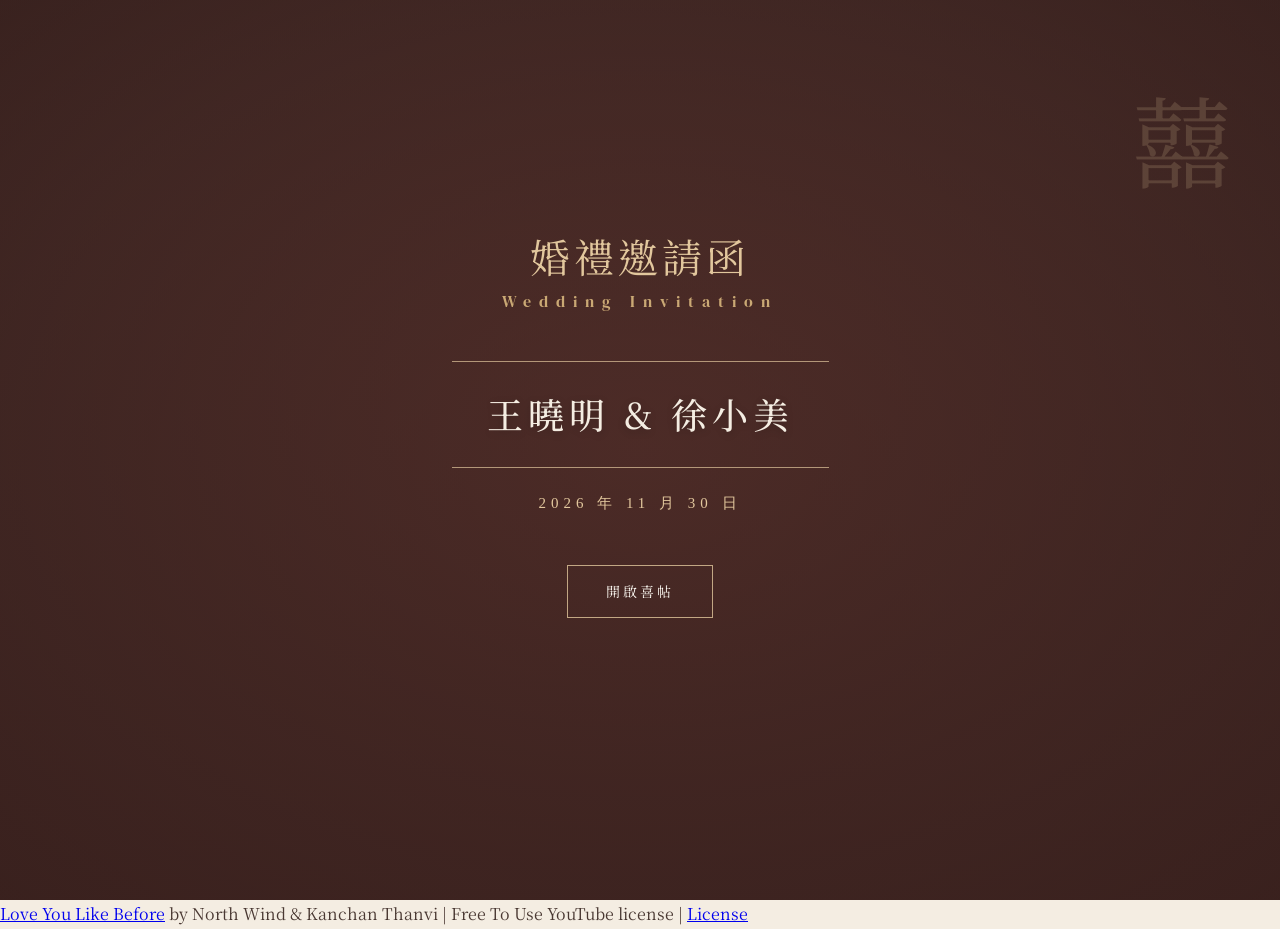
==== commit 27c0e412: "Add files via upload" ====
--- a/index.html
+++ b/index.html
@@ -14,8 +14,8 @@
   <meta property="og:locale" content="zh_TW">
   <meta property="og:title" content="王曉明 &amp; 徐小美 婚禮邀請">
   <meta property="og:description" content="2026 年 11 月 30 日｜玄饌海鮮宴會館｜誠摯邀請您一同見證我們的幸福">
-  <meta property="og:url" content="https://mimi111au4.github.io/-/">
-  <meta property="og:image" content="https://mimi111au4.github.io/-/images/og.jpg">
+  <meta property="og:url" content="https://mimi111au4.github.io/wedding/">
+  <meta property="og:image" content="https://mimi111au4.github.io/wedding/images/og.jpg">
   <meta property="og:image:width" content="1200">
   <meta property="og:image:height" content="630">
   <meta name="twitter:card" content="summary_large_image">
@@ -188,7 +188,7 @@
           <span class="date-year">2026</span>
            <span class="date-month">NOV</span>
           <strong class="date-day">30</strong>
-          <span class="date-weekday">THURSDAY</span>
+          <span class="date-weekday">MONDAY</span>
         </div>
 
         <div class="date-divider"></div>
@@ -236,7 +236,14 @@
       </article>
 
     </div>
-
+ <div class="schedule-actions">
+    <button type="button" class="map-link" id="addCalendar"
+      data-title="曉明 &amp; 小美 婚禮"
+      data-start="2026-11-30T11:30"
+      data-end="2026-11-30T14:00"
+      data-location="玄饌海鮮宴會館 臺南市安平區金城里城平路1號">加入行事曆</button>
+
+      </div>
    
 
   </section>
@@ -244,7 +251,7 @@
 
   <!-- =================================
        婚禮倒數
-  ================================== -->
+  ================================== 
 
   <section class="schedule-section reveal" id="schedule">
   <p class="section-eyebrow">PROGRAM</p>
@@ -256,16 +263,11 @@
     <li><time>12:40</time><div><strong>敬酒與致詞</strong><span>新人逐桌向親友致意</span></div></li>
     <li><time>14:00</time><div><strong>賜福送客</strong><span>感謝您的蒞臨與祝福</span></div></li>
   </ol>
-  <div class="schedule-actions">
-    <button type="button" class="map-link" id="addCalendar"
-      data-title="曉明 &amp; 小美 婚禮"
-      data-start="2026-11-30T11:30"
-      data-end="2026-11-30T14:00"
-      data-location="玄饌海鮮宴會館 臺南市安平區金城里城平路1號">加入行事曆</button>
-  </div>
-</section>
-
-
+ 
+</section>-->
+
+
+  
 
 
   <section class="countdown-section" id="countdown">
@@ -424,7 +426,37 @@
 
   </section>
 
-
+<!-- =================================
+     分享婚禮喜帖
+================================== -->
+
+<section class="share-section reveal" id="share">
+
+  <p class="section-eyebrow">SHARE OUR HAPPINESS</p>
+
+  <h2>分享這份幸福</h2>
+
+  <p class="share-description">
+    歡迎將我們的喜帖分享給親朋好友。
+  </p>
+
+  <div class="share-actions">
+
+    <button type="button" class="share-button" id="shareInvitation">
+      <span>↗</span>
+      分享喜帖
+    </button>
+
+    <button type="button" class="copy-button" id="copyInvitation">
+      <span>▢</span>
+      複製網址
+    </button>
+
+  </div>
+
+  <p class="share-message" id="shareMessage" aria-live="polite"></p>
+
+</section>
 
 <footer class="site-footer reveal">
   <span class="footer-xi">囍</span>
@@ -575,4 +607,5 @@
   <script src="./script.js"></script>
 
 </body>
-</html>+</html>
+<a href="https://breakingcopyright.com/song/north-wind-kanchan-thanvi-love-you-like-before">Love You Like Before</a> by North Wind & Kanchan Thanvi | Free To Use YouTube license | <a href="youtube-free">License</a>
--- a/style.css
+++ b/style.css
@@ -2676,4 +2676,243 @@
   .envelope-names { bottom: 7%; }
   .envelope-seal  { top: 72.4%; width: 12.4cqw; height: 12.4cqw; }
   .seal-pattern   { font-size: 5.6cqw; }
-}+}
+
+/* =================================
+   分享婚禮喜帖
+================================= */
+
+.share-section {
+  padding: 75px 20px 85px;
+  text-align: center;
+  background: var(--cream);
+  color: var(--dark-brown);
+}
+
+.share-section h2 {
+  margin-bottom: 18px;
+  font-family: "Noto Serif TC", serif;
+  font-size: 30px;
+  font-weight: 500;
+}
+
+.share-description {
+  margin-bottom: 30px;
+  font-size: 14px;
+  letter-spacing: 1px;
+  color: var(--taupe);
+}
+
+.share-actions {
+  display: flex;
+  justify-content: center;
+  align-items: center;
+  gap: 14px;
+  flex-wrap: wrap;
+}
+
+.share-button,
+.copy-button {
+  min-width: 145px;
+  padding: 13px 23px;
+  border-radius: 30px;
+  font-family: inherit;
+  font-size: 14px;
+  letter-spacing: 1px;
+  cursor: pointer;
+  transition: all 0.3s ease;
+}
+
+.share-button {
+  background: var(--brown);
+  color: var(--cream);
+  border: 1px solid var(--brown);
+}
+
+.copy-button {
+  background: transparent;
+  color: var(--brown);
+  border: 1px solid var(--brown);
+}
+
+.share-button:hover,
+.copy-button:hover {
+  transform: translateY(-3px);
+  box-shadow: 0 6px 16px rgba(72, 47, 43, 0.12);
+}
+
+.share-button span,
+.copy-button span {
+  margin-right: 7px;
+}
+
+.share-message {
+  min-height: 22px;
+  margin-top: 20px;
+  font-size: 13px;
+  color: var(--brown);
+}
+
+@media (max-width: 480px) {
+  .share-section {
+    padding: 60px 20px 70px;
+  }
+
+  .share-actions {
+    flex-direction: column;
+  }
+
+  .share-button,
+  .copy-button {
+    width: 190px;
+  }
+}
+
+/* =================================
+   11. 婚禮資訊與倒數｜新版排版
+================================= */
+
+/* 婚禮資訊：日期、地點左右並排 */
+.wedding-details .details-container {
+  display: grid;
+  grid-template-columns: 0.85fr 1.15fr;
+  align-items: stretch;
+  gap: 0;
+  width: min(900px, 100%);
+  max-width: 900px;
+  padding: 42px 45px;
+}
+
+/* 日期與地點卡片 */
+.wedding-details .detail-card {
+  display: flex;
+  flex-direction: column;
+  justify-content: flex-start;
+  padding: 25px 25px;
+}
+
+/* 左右卡片中間的分隔線 */
+.wedding-details .detail-card + .detail-card {
+  border-top: 0;
+  border-left: 3px double rgba(179, 148, 99, 0.55);
+}
+
+/* 左右排列後，不再需要中間的菱形裝飾 */
+.wedding-details .detail-card.venue-card::before {
+  display: none !important;
+  content: none !important;
+}
+
+/* 日期數字稍微縮小，避免過度搶眼 */
+.wedding-details .date-day {
+  font-size: clamp(90px, 11vw, 125px);
+}
+
+/* 日期與時間的距離 */
+.wedding-details .time-information {
+  gap: 28px;
+  margin-top: 18px;
+}
+
+/* 地點資訊 */
+.wedding-details .venue-information {
+  padding-top: 25px;
+}
+
+.wedding-details .venue-information h3 {
+  font-size: clamp(23px, 2.5vw, 30px);
+}
+
+/* 地圖縮小一點 */
+.wedding-details .venue-map {
+  margin-top: 22px;
+}
+
+.wedding-details .venue-map iframe {
+  height: 180px;
+}
+
+/* =================================
+   婚禮倒數：改為淺色風格
+================================= */
+
+.countdown-section {
+  padding: 65px 20px 70px;
+  background: #FBF7F0;
+  color: #482F2B;
+}
+
+.countdown-heading {
+  margin-bottom: 32px;
+  color: #482F2B;
+  font-family: "Noto Serif TC", serif;
+  font-size: clamp(28px, 4vw, 38px);
+  letter-spacing: 4px;
+}
+
+.countdown-heading span {
+  display: inline-block;
+  margin-top: 10px;
+  color: #A18A76;
+  font-family: "DM Serif Display", serif;
+  font-size: 17px;
+  letter-spacing: 3px;
+}
+
+.countdown {
+  max-width: 560px;
+  padding: 25px 0;
+  border-top: 1px solid rgba(179, 148, 99, 0.45);
+  border-bottom: 1px solid rgba(179, 148, 99, 0.45);
+}
+
+.countdown-number {
+  color: #873E3D;
+  font-size: clamp(35px, 5vw, 48px);
+}
+
+.countdown-label {
+  color: #A18A76;
+}
+
+/* 手機版：日期與地點改回上下排列 */
+@media (max-width: 600px) {
+  .wedding-details .details-container {
+    grid-template-columns: 1fr;
+    padding: 30px 22px;
+  }
+
+  .wedding-details .detail-card {
+    padding: 25px 5px;
+  }
+
+  .wedding-details .detail-card + .detail-card {
+    border-top: 3px double rgba(179, 148, 99, 0.55);
+    border-left: 0;
+  }
+
+  .wedding-details .date-day {
+    font-size: clamp(100px, 30vw, 135px);
+  }
+
+  .wedding-details .venue-map iframe {
+    height: 190px;
+  }
+
+  .countdown-section {
+    padding: 55px 18px;
+  }
+
+  .countdown {
+    gap: 5px;
+  }
+
+  .countdown-number {
+    font-size: clamp(28px, 8vw, 38px);
+  }
+
+  .countdown-label {
+    font-size: 8px;
+    letter-spacing: 1.5px;
+  }
+}
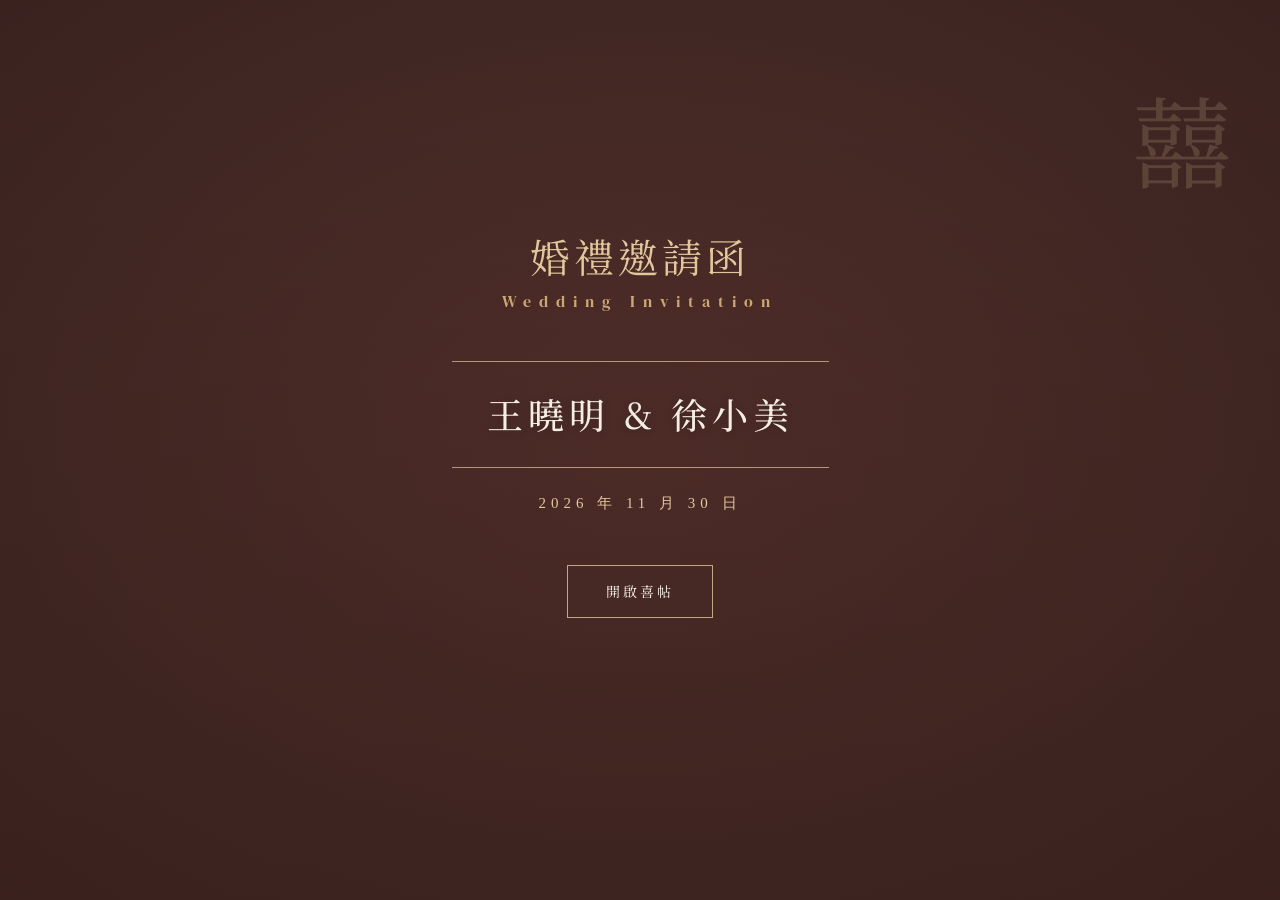
==== commit b3abb6ee: "Add files via upload" ====
--- a/index.html
+++ b/index.html
@@ -20,7 +20,7 @@
   <meta property="og:image:height" content="630">
   <meta name="twitter:card" content="summary_large_image">
 
-  <link rel="stylesheet" href="./style.css">
+  <link rel="stylesheet" href="./style.css?v=5">
 
   <link rel="preconnect" href="https://fonts.googleapis.com">
   <link rel="preconnect" href="https://fonts.gstatic.com" crossorigin>
@@ -97,6 +97,8 @@
 
     <!-- 信封底部 -->
     <div class="envelope-back"></div>
+    <!-- 信封翻蓋（打開狀態） -->
+    <div class="envelope-flap" aria-hidden="true"></div>
 
     <!-- 新人照片 -->
     <div class="couple-photo-layout">
@@ -242,8 +244,10 @@
       data-start="2026-11-30T11:30"
       data-end="2026-11-30T14:00"
       data-location="玄饌海鮮宴會館 臺南市安平區金城里城平路1號">加入行事曆</button>
-
-      </div>
+    <a class="map-link" id="addGoogleCalendar" target="_blank" rel="noopener">Google 日曆</a>
+
+      </div>
+    <p class="line-hint" id="lineHint" hidden>你正在使用 LINE 內建瀏覽器，若按鈕沒有反應，請點右上角「⋯」，選擇「用預設瀏覽器開啟」後再試一次。</p>
    
 
   </section>
@@ -540,11 +544,7 @@
 
         <label for="declineNote">想對新人說的話（選填）</label>
 
-        <textarea
-          id="declineNote"
-          name="note"
-          placeholder="留下你的祝福吧！">
-        </textarea>
+        <textarea id="declineNote" name="note" placeholder="留下你的祝福吧！"></textarea>
 
         <button type="submit">送出回覆</button>
 
@@ -604,8 +604,7 @@
     // 把 Google Apps Script 網頁應用程式網址貼在這裡（教學見 rsvp-google-apps-script.gs）
     window.RSVP_ENDPOINT = window.RSVP_ENDPOINT || "https://script.google.com/macros/s/AKfycbzMvIbWAU0HM2Q_AloJyLVtobV0wF-T8HdSefYDiqYGesw51LFH3XNDn_uurUzrDwPt/exec";
   </script>
-  <script src="./script.js"></script>
+  <script src="./script.js?v=5"></script>
 
 </body>
-</html>
-<a href="https://breakingcopyright.com/song/north-wind-kanchan-thanvi-love-you-like-before">Love You Like Before</a> by North Wind & Kanchan Thanvi | Free To Use YouTube license | <a href="youtube-free">License</a>+</html>
--- a/style.css
+++ b/style.css
@@ -2416,7 +2416,7 @@
 }
 
 .schedule-actions { display: flex; flex-wrap: wrap; gap: 14px; justify-content: center; margin-top: 40px; }
-.schedule-actions .map-link { margin-top: 0; font-family: inherit; background: transparent; cursor: pointer; }
+.schedule-actions .map-link { margin-top: 0; font-family: inherit; background: transparent; cursor: pointer; text-decoration: none; }
 
 .music-toggle {
   position: fixed; right: 16px; bottom: calc(16px + env(safe-area-inset-bottom, 0px)); z-index: 50;
@@ -2916,3 +2916,70 @@
     letter-spacing: 1.5px;
   }
 }
+
+.line-hint { margin: 18px auto 0; max-width: 420px; padding: 0 20px; text-align: center; font-size: 13px; line-height: 1.8; color: var(--brown); }
+.line-hint[hidden] { display: none; }
+
+/* =====================================
+   信封立體化：打開的翻蓋 + 照片從口袋升起
+   （用 JS 加 class，不依賴 animation-timeline，Android / iOS / LINE 都一致）
+===================================== */
+.envelope-scene { margin-top: calc(min(100vw - 30px, 600px) * 0.11 + 40px); }   /* 翻蓋高度 + 和標題的距離（與標題下方間距取較大值） */
+
+.envelope-flap {
+  position: absolute;
+  left: 0; right: 0;
+  top: -60px;  height: 60px;                 /* 不支援 cqw 的舊瀏覽器備用值 */
+  top: -11cqw; height: 11cqw;
+  z-index: 0;
+  background: rgba(179, 148, 99, 0.75);      /* 金色邊 */
+  clip-path: polygon(0 100%, 50% 0, 100% 100%);
+  transform-origin: 50% 100%;
+  pointer-events: none;
+}
+.envelope-flap::after {                       /* 翻蓋內側：比信封外側亮 */
+  content: "";
+  position: absolute; inset: 0;
+  background: linear-gradient(180deg, #B99186 0%, #A27A6D 55%, #8F665A 100%);
+  clip-path: polygon(0.9% 100%, 50% 3%, 99.1% 100%);
+}
+
+/* 取消舊的 view() 動畫，改由下面的 class 控制 */
+.envelope-scene.env-ready .groom-person,
+.envelope-scene.env-ready .bride-person,
+.envelope-scene.env-ready .envelope-front {
+  animation: none !important;
+  animation-timeline: auto !important;
+}
+
+.envelope-scene.env-ready .groom-person { --tilt: -1.5deg; }
+.envelope-scene.env-ready .bride-person { --tilt: 1.5deg; }
+
+.envelope-scene.env-ready .couple-person {
+  opacity: 0;
+  transform: translateY(16%) rotate(var(--tilt));
+  transition: opacity .8s ease, transform 1.1s cubic-bezier(.22, .8, .3, 1);
+  transition-delay: .45s;                     /* 等翻蓋打開後，照片才升起 */
+}
+.envelope-scene.env-ready .bride-person { transition-delay: .65s; }
+
+.envelope-scene.env-ready .envelope-flap {
+  transform: scaleY(0);
+  transition: transform .7s cubic-bezier(.3, .7, .3, 1);
+}
+
+.envelope-scene.env-ready.is-in .couple-person {
+  opacity: 1;
+  transform: translateY(0) rotate(var(--tilt));
+}
+.envelope-scene.env-ready.is-in .envelope-flap { transform: scaleY(1); }
+
+@media (prefers-reduced-motion: reduce) {
+  .envelope-scene.env-ready .couple-person,
+  .envelope-scene.env-ready .envelope-flap {
+    opacity: 1; transform: none; transition: none;
+  }
+  .envelope-scene.env-ready .groom-person { transform: rotate(-1.5deg); }
+  .envelope-scene.env-ready .bride-person { transform: rotate(1.5deg); }
+}
+
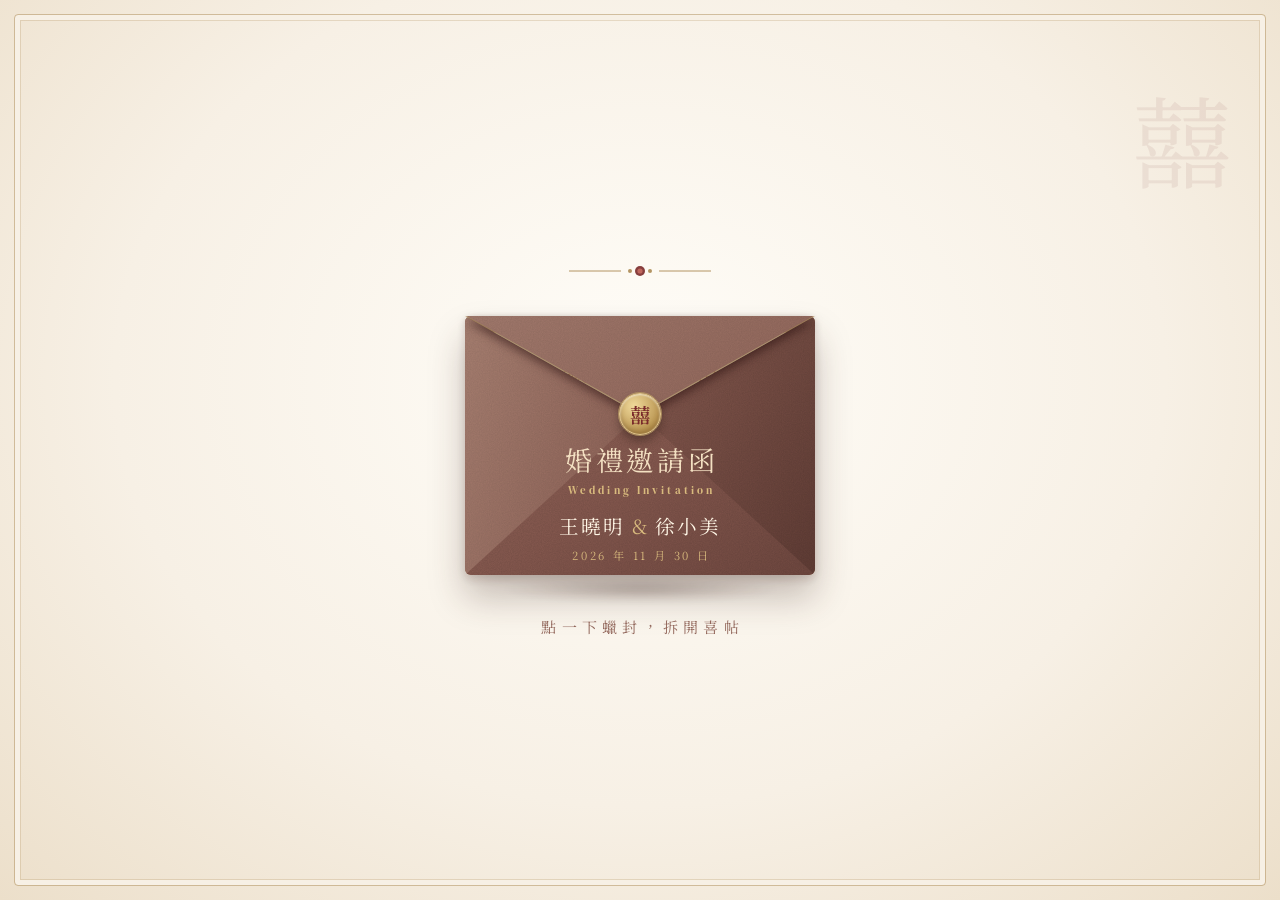
==== commit 77ec872f: "Add files via upload" ====
--- a/index.html
+++ b/index.html
@@ -1,610 +1,604 @@
-<!DOCTYPE html>
-<html lang="zh-Hant">
-
-<head>
-  <meta charset="UTF-8">
-  <meta name="viewport" content="width=device-width, initial-scale=1.0">
-
-  <title>王曉明 &amp; 徐小美 婚禮邀請</title>
-  <meta name="description" content="2026 年 11 月 30 日，玄饌海鮮宴會館。誠摯邀請您一同見證我們的幸福。">
-
-  <!-- 分享預覽（LINE / Facebook / Messenger 貼連結時顯示）
-       ⚠ 請把下面兩處 https://你的網址 換成喜帖正式上線的網址，並把 og.jpg 放進 images 資料夾 -->
-  <meta property="og:type" content="website">
-  <meta property="og:locale" content="zh_TW">
-  <meta property="og:title" content="王曉明 &amp; 徐小美 婚禮邀請">
-  <meta property="og:description" content="2026 年 11 月 30 日｜玄饌海鮮宴會館｜誠摯邀請您一同見證我們的幸福">
-  <meta property="og:url" content="https://mimi111au4.github.io/wedding/">
-  <meta property="og:image" content="https://mimi111au4.github.io/wedding/images/og.jpg">
-  <meta property="og:image:width" content="1200">
-  <meta property="og:image:height" content="630">
-  <meta name="twitter:card" content="summary_large_image">
-
-  <link rel="stylesheet" href="./style.css?v=5">
-
-  <link rel="preconnect" href="https://fonts.googleapis.com">
-  <link rel="preconnect" href="https://fonts.gstatic.com" crossorigin>
-
-  <link
-    href="https://fonts.googleapis.com/css2?family=DM+Serif+Display&family=Noto+Serif+TC:wght@400;500;600&display=swap"
-    rel="stylesheet"
-  >
-</head>
-
-<body>
-
-  <main>
-
-    <!-- =================================
-         首頁封面
-    ================================== -->
-
-    <section class="hero" id="home">
-
-      
-      <div class="hero-overlay"></div>
-
-      
-      <div class="hero-content">
-
-          <p class="hero-eyebrow">婚禮邀請函</p>
-          <p class="invitation-subtitle">Wedding Invitation</p>
-      
-      <div class="hero-divider"></div>
-
-      <p class="couple-name">
-      王曉明 <span>&</span> 徐小美
-      </p>
-
-      <p class="hero-date">
-      2026 年 11 月 30 日
-      </p>
-
-  <button type="button" class="open-button" id="openInvitation">
-    開啟喜帖
-  </button>
-
-</div>
-
-      <div class="hero-bottom">
-        <span class="scroll-line"></span>
-      </div>
-
-    </section>
-
-
-    <!-- =================================
-         喜帖正式內容
-    ================================== -->
-
-    
-<div class="invitation-content" id="invitationContent">
-
-  
-
-
-
-
-<section class="couple-photos-section" id="couple">
-
-  <div class="couple-photo-heading">
-    
-    <h2>我們要結婚啦</h2>
-    <span class="couple-heading-line"></span>
-  </div>
-
-  <div class="envelope-scene">
-
-    <!-- 信封底部 -->
-    <div class="envelope-back"></div>
-    <!-- 信封翻蓋（打開狀態） -->
-    <div class="envelope-flap" aria-hidden="true"></div>
-
-    <!-- 新人照片 -->
-    <div class="couple-photo-layout">
-
-      <div class="couple-person groom-person">
-        <div class="couple-photo groom-photo">
-          <img src="./images/2.jpg" alt="新郎王曉明">
-        </div>
-      </div>
-
-      <div class="couple-person bride-person">
-        <div class="couple-photo bride-photo">
-          <img src="./images/3.jpg" alt="新娘徐小美">
-        </div>
-      </div>
-
-    </div>
-
-    <!-- 信封前方 -->
-    <div class="envelope-front">
-
-      <div class="envelope-names">
-        <div class="envelope-name">
-          <span>GROOM</span>
-          <h3>王曉明</h3>
-        </div>
-
-        <span class="envelope-name-divider">&</span>
-
-        <div class="envelope-name">
-          <span>BRIDE</span>
-          <h3>徐小美</h3>
-        </div>
-      </div>
-
-    </div>
-
-    <!-- 金色封泥 -->
- <div class="envelope-seal">
-  <span class="seal-pattern">囍</span>
-</div>
-
-  </div>
-
-</section>
-
-
-
-
-
-  <!-- =================================
-       婚禮資訊
-  ================================== -->
-
-  <section class="invite-section reveal" id="invite">
-  <p class="section-eyebrow">WITH LOVE</p>
-  <h2>誠摯邀請</h2>
-  <span class="couple-heading-line"></span>
-  <p class="invite-text">
-    在茫茫人海中，我們遇見了彼此。<br>
-    從相識、相知到相守，<br>
-    我們決定牽起手，走進人生的下一個篇章。<br>
-    誠摯邀請您，一同見證並分享這份幸福。
-  </p>
-  <div class="invite-parents">
-    <p><span>王先生</span>　<span>王太太</span><small>長男　曉明</small></p>
-    <i>囍</i>
-    <p><span>徐先生</span>　<span>徐太太</span><small>長女　小美</small></p>
-  </div>
-</section>
-
-<section class="wedding-details" id="details">
-
-    <div class="details-heading">
-      <h2>婚禮資訊</h2>
-      <p>期待與你一起分享這個重要的日子。</p>
-    </div>
-
-    <div class="details-container">
-
-      <!-- 日期與時間 -->
-      <article class="detail-card date-card">
-
-        <div class="date-card-top">
-          <span class="detail-label">婚禮日期</span>
-        </div>
-
-        <div class="date-display">
-          <span class="date-year">2026</span>
-           <span class="date-month">NOV</span>
-          <strong class="date-day">30</strong>
-          <span class="date-weekday">MONDAY</span>
-        </div>
-
-        <div class="date-divider"></div>
-
-        <div class="time-information">
-
-          <div class="time-item">
-            <span>賓客入席</span>
-            <strong>11:30 <small>AM</small></strong>
-          </div>
-
-          <div class="time-item">
-            <span>婚宴開始</span>
-            <strong>12:00 <small>PM</small></strong>
-          </div>
-
-        </div>
-
-      </article>
-
-      <!-- 婚宴地點 -->
-      <article class="detail-card venue-card">
-
-        <div class="venue-card-top">
-          <span class="detail-label">婚禮地點</span>
-        </div>
-
-        <div class="venue-information">
-          <h3>玄饌海鮮宴會館</h3>
-
-          <p class="venue-address">
-            臺南市安平區金城里城平路1號
-          </p>
-        </div>
-
-        <div class="venue-map">
-          <iframe
-            src="https://www.google.com/maps/embed?pb=!1m18!1m12!1m3!1d58765.90408923649!2d120.11066926953123!3d22.991843999999997!2m3!1f0!2f0!3f0!3m2!1i1024!2i768!4f13.1!3m3!1m2!1s0x346dd8acbf1b4465%3A0xf4ab14aaf3caa61c!2z546E6aWM5rW36a6u5a605pyD6aSo!5e0!3m2!1szh-TW!2stw!4v1795320858656!5m2!1szh-TW!2stw"
-            loading="lazy"
-            allowfullscreen
-            referrerpolicy="strict-origin-when-cross-origin">
-          </iframe>
-        </div>
-
-      </article>
-
-    </div>
- <div class="schedule-actions">
-    <button type="button" class="map-link" id="addCalendar"
-      data-title="曉明 &amp; 小美 婚禮"
-      data-start="2026-11-30T11:30"
-      data-end="2026-11-30T14:00"
-      data-location="玄饌海鮮宴會館 臺南市安平區金城里城平路1號">加入行事曆</button>
-    <a class="map-link" id="addGoogleCalendar" target="_blank" rel="noopener">Google 日曆</a>
-
-      </div>
-    <p class="line-hint" id="lineHint" hidden>你正在使用 LINE 內建瀏覽器，若按鈕沒有反應，請點右上角「⋯」，選擇「用預設瀏覽器開啟」後再試一次。</p>
-   
-
-  </section>
-
-
-  <!-- =================================
-       婚禮倒數
-  ================================== 
-
-  <section class="schedule-section reveal" id="schedule">
-  <p class="section-eyebrow">PROGRAM</p>
-  <h2>當天流程</h2>
-  <span class="couple-heading-line"></span>
-  <ol class="schedule-list">
-    <li><time>11:30</time><div><strong>賓客入席</strong><span>迎賓簽到，拍照留念</span></div></li>
-    <li><time>12:00</time><div><strong>婚宴開始</strong><span>新人進場，與大家一同開席</span></div></li>
-    <li><time>12:40</time><div><strong>敬酒與致詞</strong><span>新人逐桌向親友致意</span></div></li>
-    <li><time>14:00</time><div><strong>賜福送客</strong><span>感謝您的蒞臨與祝福</span></div></li>
-  </ol>
- 
-</section>-->
-
-
-  
-
-
-  <section class="countdown-section" id="countdown">
-
-    <h2 class="countdown-heading">
-      婚禮倒數<br>
-      <span>Our Special Day</span>
-    </h2>
-
-    <div class="countdown" id="countdownTimer">
-
-      <div class="countdown-item">
-        <span class="countdown-number" id="days">000</span>
-        <span class="countdown-label">DAYS</span>
-      </div>
-
-      <div class="countdown-item">
-        <span class="countdown-number" id="hours">00</span>
-        <span class="countdown-label">HOURS</span>
-      </div>
-
-      <div class="countdown-item">
-        <span class="countdown-number" id="minutes">00</span>
-        <span class="countdown-label">MINUTES</span>
-      </div>
-
-      <div class="countdown-item">
-        <span class="countdown-number" id="seconds">00</span>
-        <span class="countdown-label">SECONDS</span>
-      </div>
-
-    </div>
-
-  </section>
-
-  <!-- =================================
-       婚紗相本
-  ================================== -->
-
-  <section class="album-section" id="gallery">
-
-  <div class="album-heading">
-  <h2>婚紗相本</h2>
-  
-</div>
-
-    <div class="album-container">
-
-      <!--<button
-        class="album-arrow prev"
-        id="albumPrev"
-        aria-label="上一頁">
-        ‹
-      </button>-->
-
-      <div class="book-stage" id="bookStage">
-
-      <div class="book is-start" id="book">
-        <div class="board board-l"></div>
-        <div class="board board-r"></div>
-        <div class="leaf">
-          <div class="face front cover">
-            <span class="cover-window"><img src="./images/4.jpg" alt="新人合照"></span>
-            <span class="cover-title">Our Little<br>Moments</span>
-            <span class="cover-line"></span>
-            <span class="cover-date">2026 . 11 . 30</span>
-          </div>
-         <div class="face back page"><img class="photo" src="./images/1.jpg" alt="婚紗照片 1"></div>
-        </div>
-        <div class="leaf">
-          <div class="face front page"><img class="photo" src="./images/7.jpg" alt="婚紗照片 2"></div>
-          <div class="face back page"><img class="photo" src="./images/8.jpg" alt="婚紗照片 3"></div>
-        </div>
-        <div class="leaf">
-          <div class="face front page"><img class="photo" src="./images/4.jpg" alt="婚紗照片 4"></div>
-          <div class="face back page"><img class="photo" src="./images/5.jpg" alt="婚紗照片 5"></div>
-        </div>
-        <div class="leaf">
-          <div class="face front page"><img class="photo" src="./images/6.jpg" alt="婚紗照片 6"></div>
-          <div class="face back end-page">
-            <span class="cover-seal">囍</span>
-            <span class="cover-line"></span>
-            <span class="cover-names">曉明 &amp; 小美</span>
-          </div>
-        </div>
-      </div>
-
-      </div>
-
-      <!--<button
-        class="album-arrow next"
-        id="albumNext"
-        aria-label="下一頁">
-        ›
-      </button>-->
-
-    </div>
-
-    <!--<div class="album-controls">
-
-      <span id="albumCounter">COVER</span>
-
-      <div class="album-progress">
-        <div id="albumProgress"></div>
-      </div>
-
-      <span class="album-hint">
-        滑動或點擊翻頁
-      </span>
-
-    </div>-->
-
-    <p class="album-tip">
-  <span class="tip-touch">向左右滑動翻頁，點照片可放大</span>
-  <span class="tip-mouse">拖曳或點書頁兩側翻頁，點照片可放大</span>
-</p>
-
-  </section>
-
-
-  <!-- =================================
-       RSVP 出席回覆
-  ================================== -->
-
-  <section class="rsvp-section" id="rsvp">
-
-    <div class="rsvp-heading">
-      <p class="section-eyebrow"></p>
-      <h2>期待與你相見</h2>
-      <p>請告訴我們，你是否能來參加這場重要的日子。</p>
-    </div>
-
-    <div class="rsvp-choice">
-
-      <button
-        type="button"
-        id="attendButton"
-        class="rsvp-button attend-button">
-        欣然赴約
-      </button>
-
-      <div class="rsvp-button-area" id="rsvpButtonArea">
-
-        <button
-          type="button"
-          id="declineButton"
-          class="rsvp-button decline-button">
-          不克參加
-        </button>
-
-      </div>
-
-    </div>
-
-    <p class="rsvp-message" id="rsvpMessage" aria-live="polite"></p>
-
-  </section>
-
-<!-- =================================
-     分享婚禮喜帖
-================================== -->
-
-<section class="share-section reveal" id="share">
-
-  <p class="section-eyebrow">SHARE OUR HAPPINESS</p>
-
-  <h2>分享這份幸福</h2>
-
-  <p class="share-description">
-    歡迎將我們的喜帖分享給親朋好友。
-  </p>
-
-  <div class="share-actions">
-
-    <button type="button" class="share-button" id="shareInvitation">
-      <span>↗</span>
-      分享喜帖
-    </button>
-
-    <button type="button" class="copy-button" id="copyInvitation">
-      <span>▢</span>
-      複製網址
-    </button>
-
-  </div>
-
-  <p class="share-message" id="shareMessage" aria-live="polite"></p>
-
-</section>
-
-<footer class="site-footer reveal">
-  <span class="footer-xi">囍</span>
-  <p class="footer-names">曉明 <span>&</span> 小美</p>
-  <p class="footer-note">Thank you for being part of our story.</p>
-</footer>
-
-</div>
-<!-- invitation-content 結束 -->
-
-
-
-  <!-- 婉拒確認視窗 -->
-
-  <div class="rsvp-modal" id="declineModal">
-
-    <div class="rsvp-modal-content">
-
-      <button
-        type="button"
-        class="modal-close"
-        data-close="declineModal">
-        ×
-      </button>
-
-      <p class="section-eyebrow">ARE YOU SURE?</p>
-
-      <h3>等等！再考慮一下嘛！🥺</h3>
-
-      <p>真的確定不克參加嗎？</p>
-
-      <div class="decline-modal-buttons">
-
-        <button type="button" id="reconsiderButton">
-          好啦，我再想想
-        </button>
-
-        <button type="button" id="confirmDeclineButton">
-          確定不克參加
-        </button>
-
-      </div>
-
-    </div>
-
-  </div>
-
-
-  <!-- 婉拒表單 -->
-
-  <div class="rsvp-modal" id="declineFormWrapper">
-
-    <div class="rsvp-modal-content">
-
-      <button
-        type="button"
-        class="modal-close"
-        data-close="declineFormWrapper">
-        ×
-      </button>
-
-      <p class="section-eyebrow">WE UNDERSTAND</p>
-
-      <h3>收到你的回覆了</h3>
-
-      <p>雖然這次無法相聚，還是謝謝你的回覆！</p>
-
-      <form id="declineForm">
-        <input type="text" name="website" tabindex="-1" autocomplete="off" class="hp-field" aria-hidden="true">
-
-
-        <label for="declineName">姓名</label>
-
-        <input
-          type="text"
-          id="declineName"
-          name="name"
-          placeholder="請填寫姓名"
-          required
-        >
-
-        <label for="declineNote">想對新人說的話（選填）</label>
-
-        <textarea id="declineNote" name="note" placeholder="留下你的祝福吧！"></textarea>
-
-        <button type="submit">送出回覆</button>
-
-      </form>
-  
-    </div>
-     
-  </div>
-
-   
-
-
-
-  <!-- 欣然赴約表單 -->
-  <div class="rsvp-modal" id="attendFormWrapper">
-    <div class="rsvp-modal-content">
-      <button type="button" class="modal-close" data-close="attendFormWrapper">×</button>
-      <p class="section-eyebrow">SEE YOU THERE</p>
-      <h3>太好了，期待見到你！</h3>
-      <p>請留下出席資訊，方便我們安排座位。</p>
-      <form id="attendForm">
-        <input type="text" name="website" tabindex="-1" autocomplete="off" class="hp-field" aria-hidden="true">
-
-        <label for="attendName">姓名</label>
-        <input type="text" id="attendName" name="name" placeholder="請填寫姓名" required>
-        <label for="attendCount">出席人數</label>
-        <select id="attendCount" name="count">
-          <option>1 位</option><option>2 位</option><option>3 位</option><option>4 位以上</option>
-        </select>
-        <label for="attendDiet">餐點</label>
-        <select id="attendDiet" name="diet">
-          <option>葷食</option><option>素食</option>
-        </select>
-        <label for="attendNote">想對新人說的話（選填）</label>
-        <textarea id="attendNote" name="note" placeholder="留下你的祝福吧！"></textarea>
-        <button type="submit">送出回覆</button>
-      </form>
-    </div>
-  </div>
-
-  <!-- 相本全螢幕檢視 -->
-  <div class="album-viewer" id="albumViewer">
-    <button type="button" class="viewer-close" id="viewerClose" aria-label="關閉">×</button>
-    <button type="button" class="viewer-arrow viewer-prev" id="viewerPrev" aria-label="上一頁">‹</button>
-    <img id="viewerImage" src="" alt="婚紗照片放大">
-    <button type="button" class="viewer-arrow viewer-next" id="viewerNext" aria-label="下一頁">›</button>
-    <span class="viewer-counter" id="viewerCounter"></span>
-  </div>
-
-  <!-- 背景音樂（請把音樂檔放在 music/bgm.mp3） -->
-  <audio id="bgm" src="./music/bgm.mp3" loop preload="none"></audio>
-  <button type="button" class="music-toggle" id="musicToggle" aria-label="背景音樂開關" hidden>♪</button>
-
-  <!-- JavaScript -->
-
-  <script>
-    // 把 Google Apps Script 網頁應用程式網址貼在這裡（教學見 rsvp-google-apps-script.gs）
-    window.RSVP_ENDPOINT = window.RSVP_ENDPOINT || "https://script.google.com/macros/s/AKfycbzMvIbWAU0HM2Q_AloJyLVtobV0wF-T8HdSefYDiqYGesw51LFH3XNDn_uurUzrDwPt/exec";
-  </script>
-  <script src="./script.js?v=5"></script>
-
-</body>
+<!DOCTYPE html>
+<html lang="zh-Hant">
+
+<head>
+
+
+<meta charset="UTF-8">
+  <meta name="viewport" content="width=device-width, initial-scale=1.0">
+
+  <title>王曉明 &amp; 徐小美 婚禮邀請</title>
+  <meta name="description" content="2026 年 11 月 30 日，玄饌海鮮宴會館。誠摯邀請您一同見證我們的幸福。">
+
+  <!-- 分享預覽（LINE / Facebook / Messenger 貼連結時顯示）
+       ⚠ 請把下面兩處 https://你的網址 換成喜帖正式上線的網址，並把 og.jpg 放進 images 資料夾 -->
+  <meta property="og:type" content="website">
+  <meta property="og:locale" content="zh_TW">
+  <meta property="og:title" content="王曉明 &amp; 徐小美｜婚禮邀請函">
+  <meta property="og:description" content="2026 年 11 月 30 日｜玄饌海鮮宴會館｜誠摯邀請您一同見證我們的幸福">
+  <meta property="og:url" content="https://mimi111au4.github.io/wedding/">
+  <meta property="og:image" content="https://mimi111au4.github.io/wedding/images/og-envelope2.jpg">
+  <meta property="og:image:width" content="1200">
+  <meta property="og:image:height" content="1600">
+  <meta name="twitter:card" content="summary_large_image">
+
+  <link rel="stylesheet" href="./style.css?v=5">
+  <link rel="stylesheet" href="./style-v2.css?v=6">
+
+  <link rel="preconnect" href="https://fonts.googleapis.com">
+  <link rel="preconnect" href="https://fonts.gstatic.com" crossorigin>
+
+  <link
+    href="https://fonts.googleapis.com/css2?family=DM+Serif+Display&family=Noto+Serif+TC:wght@400;500;600&display=swap"
+    rel="stylesheet"
+  >
+</head>
+
+<body>
+  <main>
+
+    <!-- =================================
+         首頁封面
+    ================================== -->
+
+    <section class="hero" id="home">
+      <div class="hero-overlay"></div>
+      <div class="hero-content">
+        <span class="couple-heading-line home-orn" aria-hidden="true"></span>
+        <button type="button" class="env" id="openInvitation" aria-label="點一下，拆開喜帖">
+          <span class="env-back"></span>
+          <span class="env-letter"><i>誠摯邀請您</i><b>一同見證我們的幸福</b><u>2026 . 11 . 30</u><em>囍</em></span>
+          <span class="env-front"></span>
+          <span class="env-fold-l"></span>
+          <span class="env-fold-r"></span>
+          <span class="env-text">
+            <span class="t1">婚禮邀請函</span>
+            <span class="t2">Wedding Invitation</span>
+            <span class="t-line"></span>
+            <span class="t3">王曉明 <span>&amp;</span> 徐小美</span>
+            <span class="t4">2026 年 11 月 30 日</span>
+          </span>
+          <span class="env-flap"><i></i></span>
+          <span class="env-seal">囍</span>
+        </button>
+        <p class="env-hint">點一下蠟封，拆開喜帖</p>
+      </div>
+    </section>
+
+
+    <!-- =================================
+         喜帖正式內容
+    ================================== -->
+
+    
+<div class="invitation-content" id="invitationContent">
+
+  
+
+
+
+
+<section class="couple-photos-section" id="couple">
+
+  <div class="couple-photo-heading">
+    
+    <h2>我們要結婚啦</h2>
+    <span class="couple-heading-line"></span>
+  </div>
+
+  <div class="envelope-scene">
+
+    <!-- 信封底部 -->
+    <div class="envelope-back"></div>
+    <!-- 信封翻蓋（打開狀態） -->
+    <div class="envelope-flap" aria-hidden="true"></div>
+
+    <!-- 新人照片 -->
+    <div class="couple-photo-layout">
+
+      <div class="couple-person groom-person">
+        <div class="couple-photo groom-photo">
+          <img src="./images/2.jpg" alt="新郎王曉明">
+        </div>
+      </div>
+
+      <div class="couple-person bride-person">
+        <div class="couple-photo bride-photo">
+          <img src="./images/3.jpg" alt="新娘徐小美">
+        </div>
+      </div>
+
+    </div>
+
+    <!-- 信封前方 -->
+    <div class="envelope-front">
+
+      <div class="envelope-names">
+        <div class="envelope-name">
+          <span>GROOM</span>
+          <h3>王曉明</h3>
+        </div>
+
+        <span class="envelope-name-divider">&</span>
+
+        <div class="envelope-name">
+          <span>BRIDE</span>
+          <h3>徐小美</h3>
+        </div>
+      </div>
+
+    </div>
+
+    <!-- 金色封泥 -->
+ <div class="envelope-seal">
+  <span class="seal-pattern">囍</span>
+</div>
+
+  </div>
+
+</section>
+
+
+
+
+
+  <!-- =================================
+       婚禮資訊
+  ================================== -->
+
+  <section class="invite-section reveal" id="invite">
+  <p class="section-eyebrow">WITH LOVE</p>
+  <h2>誠摯邀請</h2>
+  <span class="couple-heading-line"></span>
+  <p class="invite-text">
+    在茫茫人海中，我們遇見了彼此。<br>
+    從相識、相知到相守，<br>
+    我們決定牽起手，走進人生的下一個篇章。<br>
+    誠摯邀請您，一同見證並分享這份幸福。
+  </p>
+  <div class="invite-parents">
+    <p><span>王先生</span>　<span>王太太</span><small>長男　曉明</small></p>
+    <i>囍</i>
+    <p><span>徐先生</span>　<span>徐太太</span><small>長女　小美</small></p>
+  </div>
+</section>
+
+<section class="wedding-details" id="details">
+
+    <div class="details-heading">
+      <h2>婚禮資訊</h2>
+      <p>期待與你一起分享這個重要的日子。</p>
+    </div>
+
+    <div class="details-container">
+
+      <!-- 日期與時間 -->
+      <article class="detail-card date-card">
+
+        <div class="date-card-top">
+          <span class="detail-label">婚禮日期</span>
+        </div>
+
+        <div class="date-display">
+          <span class="date-year">2026</span>
+           <span class="date-month">NOV</span>
+          <strong class="date-day">30</strong>
+          <span class="date-weekday">MONDAY</span>
+        </div>
+
+        <div class="date-divider"></div>
+
+        <div class="time-information">
+
+          <div class="time-item">
+            <span>賓客入席</span>
+            <strong>11:30 <small>AM</small></strong>
+          </div>
+
+          <div class="time-item">
+            <span>婚宴開始</span>
+            <strong>12:00 <small>PM</small></strong>
+          </div>
+
+        </div>
+
+      </article>
+
+      <!-- 婚宴地點 -->
+      <article class="detail-card venue-card">
+
+        <div class="venue-card-top">
+          <span class="detail-label">婚禮地點</span>
+        </div>
+
+        <div class="venue-information">
+          <h3>玄饌海鮮宴會館</h3>
+
+          <p class="venue-address">
+            臺南市安平區金城里城平路1號
+          </p>
+        </div>
+
+        <div class="venue-map">
+          <iframe
+            src="https://www.google.com/maps/embed?pb=!1m18!1m12!1m3!1d58765.90408923649!2d120.11066926953123!3d22.991843999999997!2m3!1f0!2f0!3f0!3m2!1i1024!2i768!4f13.1!3m3!1m2!1s0x346dd8acbf1b4465%3A0xf4ab14aaf3caa61c!2z546E6aWM5rW36a6u5a605pyD6aSo!5e0!3m2!1szh-TW!2stw!4v1795320858656!5m2!1szh-TW!2stw"
+            loading="lazy"
+            allowfullscreen
+            referrerpolicy="strict-origin-when-cross-origin">
+          </iframe>
+        </div>
+
+      </article>
+
+    </div>
+ <div class="schedule-actions">
+    <button type="button" class="map-link" id="addCalendar"
+      data-title="曉明 &amp; 小美 婚禮"
+      data-start="2026-11-30T11:30"
+      data-end="2026-11-30T14:00"
+      data-location="玄饌海鮮宴會館 臺南市安平區金城里城平路1號">加入行事曆</button>
+    <a class="map-link" id="addGoogleCalendar" target="_blank" rel="noopener">Google 日曆</a>
+
+      </div>
+    <p class="line-hint" id="lineHint" hidden>你正在使用 LINE 內建瀏覽器，若按鈕沒有反應，請選擇「用預設瀏覽器開啟」後再試一次。</p>
+   
+
+  </section>
+
+
+  <!-- =================================
+       婚禮倒數
+  ================================== 
+
+  <section class="schedule-section reveal" id="schedule">
+  <p class="section-eyebrow">PROGRAM</p>
+  <h2>當天流程</h2>
+  <span class="couple-heading-line"></span>
+  <ol class="schedule-list">
+    <li><time>11:30</time><div><strong>賓客入席</strong><span>迎賓簽到，拍照留念</span></div></li>
+    <li><time>12:00</time><div><strong>婚宴開始</strong><span>新人進場，與大家一同開席</span></div></li>
+    <li><time>12:40</time><div><strong>敬酒與致詞</strong><span>新人逐桌向親友致意</span></div></li>
+    <li><time>14:00</time><div><strong>賜福送客</strong><span>感謝您的蒞臨與祝福</span></div></li>
+  </ol>
+ 
+</section>-->
+
+
+  
+
+
+  <section class="countdown-section" id="countdown">
+
+    <h2 class="countdown-heading">
+      婚禮倒數<br>
+      <span>Our Special Day</span>
+    </h2>
+
+    <div class="countdown" id="countdownTimer">
+
+      <div class="countdown-item">
+        <span class="countdown-number" id="days">000</span>
+        <span class="countdown-label">DAYS</span>
+      </div>
+
+      <div class="countdown-item">
+        <span class="countdown-number" id="hours">00</span>
+        <span class="countdown-label">HOURS</span>
+      </div>
+
+      <div class="countdown-item">
+        <span class="countdown-number" id="minutes">00</span>
+        <span class="countdown-label">MINUTES</span>
+      </div>
+
+      <div class="countdown-item">
+        <span class="countdown-number" id="seconds">00</span>
+        <span class="countdown-label">SECONDS</span>
+      </div>
+
+    </div>
+
+  </section>
+
+  <!-- =================================
+       婚紗相本
+  ================================== -->
+
+  <section class="album-section" id="gallery">
+
+  <div class="album-heading">
+  <h2>婚紗相本</h2>
+  
+</div>
+
+    <div class="album-container">
+
+      <!--<button
+        class="album-arrow prev"
+        id="albumPrev"
+        aria-label="上一頁">
+        ‹
+      </button>-->
+
+      <div class="book-stage" id="bookStage">
+
+      <div class="book is-start" id="book">
+        <div class="board board-l"></div>
+        <div class="board board-r"></div>
+        <div class="leaf">
+          <div class="face front cover">
+            <span class="cover-window"><img src="./images/4.jpg" alt="新人合照"></span>
+            <span class="cover-title">Our Little<br>Moments</span>
+            <span class="cover-line"></span>
+            <span class="cover-date">2026 . 11 . 30</span>
+          </div>
+         <div class="face back page"><img class="photo" src="./images/1.jpg" alt="婚紗照片 1"></div>
+        </div>
+        <div class="leaf">
+          <div class="face front page"><img class="photo" src="./images/7.jpg" alt="婚紗照片 2"></div>
+          <div class="face back page"><img class="photo" src="./images/8.jpg" alt="婚紗照片 3"></div>
+        </div>
+        <div class="leaf">
+          <div class="face front page"><img class="photo" src="./images/4.jpg" alt="婚紗照片 4"></div>
+          <div class="face back page"><img class="photo" src="./images/5.jpg" alt="婚紗照片 5"></div>
+        </div>
+        <div class="leaf">
+          <div class="face front page"><img class="photo" src="./images/6.jpg" alt="婚紗照片 6"></div>
+          <div class="face back end-page">
+            <span class="cover-seal">囍</span>
+            <span class="cover-line"></span>
+            <span class="cover-names">曉明 &amp; 小美</span>
+          </div>
+        </div>
+      </div>
+
+      </div>
+
+      <!--<button
+        class="album-arrow next"
+        id="albumNext"
+        aria-label="下一頁">
+        ›
+      </button>-->
+
+    </div>
+
+    <!--<div class="album-controls">
+
+      <span id="albumCounter">COVER</span>
+
+      <div class="album-progress">
+        <div id="albumProgress"></div>
+      </div>
+
+      <span class="album-hint">
+        滑動或點擊翻頁
+      </span>
+
+    </div>-->
+
+    <p class="album-tip">
+  <span class="tip-touch">向左右滑動翻頁，點照片可放大</span>
+  <span class="tip-mouse">拖曳或點書頁兩側翻頁，點照片可放大</span>
+</p>
+
+  </section>
+
+
+  <!-- =================================
+       RSVP 出席回覆
+  ================================== -->
+
+  <section class="rsvp-section" id="rsvp">
+
+    <div class="rsvp-heading">
+      <p class="section-eyebrow"></p>
+      <h2>期待與你相見</h2>
+      <p>請告訴我們，你是否能來參加這場重要的日子。</p>
+    </div>
+
+    <div class="rsvp-choice">
+
+      <button
+        type="button"
+        id="attendButton"
+        class="rsvp-button attend-button">
+        欣然赴約
+      </button>
+
+      <div class="rsvp-button-area" id="rsvpButtonArea">
+
+        <button
+          type="button"
+          id="declineButton"
+          class="rsvp-button decline-button">
+          不克參加
+        </button>
+
+      </div>
+
+    </div>
+
+    <p class="rsvp-message" id="rsvpMessage" aria-live="polite"></p>
+
+  </section>
+
+<!-- =================================
+     分享婚禮喜帖
+================================== -->
+
+<section class="share-section reveal" id="share">
+
+  <p class="section-eyebrow">SHARE OUR HAPPINESS</p>
+
+  <h2>分享這份幸福</h2>
+
+  <p class="share-description">
+    歡迎將我們的喜帖分享給親朋好友。
+  </p>
+
+  <div class="share-actions">
+
+    <button type="button" class="share-button" id="shareInvitation">
+      <span>↗</span>
+      分享喜帖
+    </button>
+
+    <button type="button" class="copy-button" id="copyInvitation">
+      <span>▢</span>
+      複製網址
+    </button>
+
+  </div>
+
+  <p class="share-message" id="shareMessage" aria-live="polite"></p>
+
+</section>
+
+<footer class="site-footer reveal">
+  <span class="footer-xi">囍</span>
+  <button type="button" class="xi-hint" id="xiHint" aria-label="連按囍字三下，有驚喜"><span class="xi-hint-text">按三下有驚喜</span><span class="xi-dots" aria-hidden="true"><i></i><i></i><i></i></span></button>
+  <p class="footer-names">曉明 <span>&</span> 小美</p>
+  <p class="footer-note">Thank you for being part of our story.</p>
+</footer>
+
+</div>
+<!-- invitation-content 結束 -->
+
+
+
+  <!-- 婉拒確認視窗 -->
+
+  <div class="rsvp-modal" id="declineModal">
+
+    <div class="rsvp-modal-content">
+
+      <button
+        type="button"
+        class="modal-close"
+        data-close="declineModal">
+        ×
+      </button>
+
+      <p class="section-eyebrow">ARE YOU SURE?</p>
+
+      <h3>等等！再考慮一下嘛！🥺</h3>
+
+      <p>真的確定不克參加嗎？</p>
+
+      <div class="decline-modal-buttons">
+
+        <button type="button" id="reconsiderButton">
+          好啦，我再想想
+        </button>
+
+        <button type="button" id="confirmDeclineButton">
+          確定不克參加
+        </button>
+
+      </div>
+
+    </div>
+
+  </div>
+
+
+  <!-- 婉拒表單 -->
+
+  <div class="rsvp-modal" id="declineFormWrapper">
+
+    <div class="rsvp-modal-content">
+
+      <button
+        type="button"
+        class="modal-close"
+        data-close="declineFormWrapper">
+        ×
+      </button>
+
+      <p class="section-eyebrow">WE UNDERSTAND</p>
+
+      <h3>收到你的回覆了</h3>
+
+      <p>雖然這次無法相聚，還是謝謝你的回覆！</p>
+
+      <form id="declineForm">
+        <input type="text" name="website" tabindex="-1" autocomplete="off" class="hp-field" aria-hidden="true">
+
+
+        <label for="declineName">姓名</label>
+
+        <input
+          type="text"
+          id="declineName"
+          name="name"
+          placeholder="請填寫姓名"
+          required
+        >
+
+        <label for="declineNote">想對新人說的話（選填）</label>
+
+        <textarea id="declineNote" name="note" placeholder="留下你的祝福吧！"></textarea>
+
+        <button type="submit">送出回覆</button>
+
+      </form>
+  
+    </div>
+     
+  </div>
+
+   
+
+
+
+  <!-- 欣然赴約表單 -->
+  <div class="rsvp-modal" id="attendFormWrapper">
+    <div class="rsvp-modal-content">
+      <button type="button" class="modal-close" data-close="attendFormWrapper">×</button>
+      <p class="section-eyebrow">SEE YOU THERE</p>
+      <h3>太好了，期待見到你！</h3>
+      <p>請留下出席資訊，方便我們安排座位。</p>
+      <form id="attendForm">
+        <input type="text" name="website" tabindex="-1" autocomplete="off" class="hp-field" aria-hidden="true">
+
+        <label for="attendName">姓名</label>
+        <input type="text" id="attendName" name="name" placeholder="請填寫姓名" required>
+        <label for="attendCount">出席人數</label>
+        <select id="attendCount" name="count">
+          <option>1 位</option><option>2 位</option><option>3 位</option><option>4 位以上</option>
+        </select>
+        <label for="attendDiet">餐點</label>
+        <select id="attendDiet" name="diet">
+          <option>葷食</option><option>素食</option>
+        </select>
+        <label for="attendNote">想對新人說的話（選填）</label>
+        <textarea id="attendNote" name="note" placeholder="留下你的祝福吧！"></textarea>
+        <button type="submit">送出回覆</button>
+      </form>
+    </div>
+  </div>
+
+  <!-- 相本全螢幕檢視 -->
+  <div class="album-viewer" id="albumViewer">
+    <button type="button" class="viewer-close" id="viewerClose" aria-label="關閉">×</button>
+    <button type="button" class="viewer-arrow viewer-prev" id="viewerPrev" aria-label="上一頁">‹</button>
+    <img id="viewerImage" src="" alt="婚紗照片放大">
+    <button type="button" class="viewer-arrow viewer-next" id="viewerNext" aria-label="下一頁">›</button>
+    <span class="viewer-counter" id="viewerCounter"></span>
+  </div>
+
+  <!-- 背景音樂（請把音樂檔放在 music/bgm.mp3） -->
+  <audio id="bgm" src="./music/bgm.mp3" loop preload="none"></audio>
+  <button type="button" class="music-toggle" id="musicToggle" aria-label="背景音樂開關" hidden>♪</button>
+
+  <!-- JavaScript -->
+
+  <script>
+    // 把 Google Apps Script 網頁應用程式網址貼在這裡（教學見 rsvp-google-apps-script.gs）
+    window.RSVP_ENDPOINT = window.RSVP_ENDPOINT || "https://script.google.com/macros/s/AKfycbzMvIbWAU0HM2Q_AloJyLVtobV0wF-T8HdSefYDiqYGesw51LFH3XNDn_uurUzrDwPt/exec";
+  </script>
+  <script src="./script.js?v=10"></script>
+
+</body>
 </html>
--- a/style-v2.css
+++ b/style-v2.css
@@ -0,0 +1,238 @@
+/* =========================================================
+   style-v2.css｜視覺改版（疊加在 style.css 之後載入）
+   酒紅 × 米白 × 古金，玫瑰＋滿天星裝飾
+========================================================= */
+
+/* ---------- 區塊底色節奏 ---------- */
+body{background:#f6efe4}
+.couple-photos-section{background:linear-gradient(#f3e8d8,#f6efe4)}
+.invite-section{background:#fbf7f0}
+.wedding-details{background:linear-gradient(#f3e8d8,#f8f1e6)}
+.album-section{background:linear-gradient(#f8f1e6,#efe2d0)}
+.rsvp-section{background:#fbf7f0}
+.share-section{background:linear-gradient(#f3e8d8,#efe2d0)}
+
+/* ---------- 標題裝飾線：線＋小花＋線 ---------- */
+.couple-heading-line{display:block;width:150px;height:22px;margin:16px auto !important;border:0 !important;
+  background:url("data:image/svg+xml,%3Csvg xmlns='http://www.w3.org/2000/svg' viewBox='0 0 150 22'%3E%3Cpath d='M4 11h52M94 11h52' stroke='%23b39463'/%3E%3Cg transform='translate(75 11)'%3E%3Ccircle r='5' fill='%23873e3d'/%3E%3Ccircle r='2.6' fill='%23c0675d'/%3E%3Ccircle cx='-10' r='2' fill='%23b39463'/%3E%3Ccircle cx='10' r='2' fill='%23b39463'/%3E%3C/g%3E%3C/svg%3E") center/contain no-repeat !important}
+.details-heading h2::after,.album-heading h2::after,.rsvp-heading h2::after,.share-section h2::after,.countdown-heading::after{
+  content:"";display:block;width:150px;height:22px;margin:14px auto 0;
+  background:url("data:image/svg+xml,%3Csvg xmlns='http://www.w3.org/2000/svg' viewBox='0 0 150 22'%3E%3Cpath d='M4 11h52M94 11h52' stroke='%23b39463'/%3E%3Cg transform='translate(75 11)'%3E%3Ccircle r='5' fill='%23873e3d'/%3E%3Ccircle r='2.6' fill='%23c0675d'/%3E%3Ccircle cx='-10' r='2' fill='%23b39463'/%3E%3Ccircle cx='10' r='2' fill='%23b39463'/%3E%3C/g%3E%3C/svg%3E") center/contain no-repeat}
+
+/* 按鈕與卡片微調：統一酒紅＋古金 */
+.detail-card{box-shadow:0 14px 34px rgba(110,58,50,.12)}
+.rsvp-button.attend-button,.share-button{box-shadow:0 8px 20px rgba(135,62,61,.25)}
+
+
+/* =========================================================
+   首頁＝酒紅橫式信封（象牙白底，信封上印著封面文字）
+========================================================= */
+.hero{background:radial-gradient(ellipse at 50% 42%,#fffdf8 0%,#f7f0e5 58%,#ecdfca 100%);color:#873e3d}
+.hero-overlay{background:none}
+.hero::before{content:"";display:block;position:absolute;inset:14px;z-index:1;pointer-events:none;
+  border:1px solid rgba(179,148,99,.55);border-radius:4px;background:none;transform:none;
+  box-shadow:inset 0 0 0 5px rgba(247,240,229,1),inset 0 0 0 6px rgba(179,148,99,.28)}
+.hero::after{content:"囍";color:rgba(135,62,61,.09)}
+.hero-content{display:flex;flex-direction:column;align-items:center;animation:none}
+.home-orn{margin:0 auto 34px !important}
+.env{--w:min(90vw,350px);position:relative;display:block;width:var(--w);aspect-ratio:1/.74;margin:0 auto;padding:0;border:0;
+  background:none;cursor:pointer;perspective:900px;-webkit-tap-highlight-color:transparent;
+  font-family:"Noto Serif TC","Noto Serif CJK TC","Songti TC",serif;animation:envFloat 3.4s ease-in-out infinite}
+.env>span{position:absolute;display:block}
+.env-back{inset:0;background:linear-gradient(145deg,#A27A6D 0%,#94695D 50%,#7F574D 100%);border-radius:6px;box-shadow:0 22px 36px rgba(61,36,30,.28),0 4px 10px rgba(61,36,30,.18)}
+.env-letter{left:6%;right:6%;top:6%;height:88%;z-index:2;background:#fbf5ea;border:1px solid #d9c4a3;border-radius:3px;
+  display:flex !important;flex-direction:column;align-items:center;justify-content:center;gap:.7em;text-align:center;color:#873e3d;
+  font-size:calc(var(--w)*.055);transition:transform 1.1s cubic-bezier(.3,.7,.2,1) .55s}
+.env-letter i{font-style:normal;font-size:1.3em;letter-spacing:.3em;text-indent:.3em}
+.env-letter b{font-weight:400;font-size:.8em;letter-spacing:.2em;color:#7a5f58}
+.env-letter u{text-decoration:none;font-size:.75em;letter-spacing:.3em;color:#a58a76}
+.env-letter em{font-style:normal;font-size:1.6em;color:#b39463}
+.env-front{inset:0;z-index:3;overflow:hidden;border-radius:6px;clip-path:polygon(0 0,50% 38%,100% 0,100% 100%,0 100%);
+  background:linear-gradient(160deg,#8f3636,#762929)}
+.env-front::before{content:"";position:absolute;top:0;bottom:0;width:40%;left:-60%;
+  background:linear-gradient(100deg,transparent,rgba(255,255,255,.28),transparent);animation:envShine 4.5s ease-in-out 1s infinite}
+.env-text{left:0;right:0;top:49%;bottom:4%;z-index:3;display:flex !important;flex-direction:column;align-items:center;justify-content:center;text-align:center}
+.env-text>span{display:block}
+.env-text .t1{color:#f3e0c2;font-size:calc(var(--w)*.078);letter-spacing:.14em;text-indent:.14em;line-height:1.25}
+.env-text .t2{margin-top:.3em;color:#d9bb7e;font-family:"DM Serif Display","Noto Serif TC","Noto Serif CJK TC",serif;font-size:calc(var(--w)*.032);letter-spacing:.28em;text-indent:.28em}
+.env-text .t-line{width:62%;height:1px;margin:calc(var(--w)*.02) 0;background:rgba(217,187,126,.7)}
+.env-text .t3{color:#fff6e6;font-size:calc(var(--w)*.056);letter-spacing:.1em;line-height:1.25}
+.env-text .t3 span{color:#d9bb7e}
+.env-text .t4{margin-top:calc(var(--w)*.018);color:#d9bb7e;font-size:calc(var(--w)*.032);letter-spacing:.25em;text-indent:.25em}
+.env-flap{inset:0;z-index:4;border-radius:6px;transform-origin:50% 0;clip-path:polygon(0 0,100% 0,50% 38%);
+  background:linear-gradient(#9c3d3a,#862f2f)}
+.env-seal{left:50%;top:38%;z-index:5;width:calc(var(--w)*.12);height:calc(var(--w)*.12);margin:calc(var(--w)*-.06) 0 0 calc(var(--w)*-.06);
+  border-radius:50%;background:radial-gradient(circle at 35% 30%,#f0d99a,#b8934f 72%);box-shadow:0 4px 10px rgba(0,0,0,.4);
+  color:#7a2b2b;font-size:calc(var(--w)*.058);line-height:calc(var(--w)*.12);text-align:center;font-weight:600;animation:sealPulse 1.8s ease-in-out infinite}
+.env-seal::before,.env-seal::after{content:"";position:absolute;inset:-2px;border-radius:50%;border:2px solid rgba(184,147,79,.9);
+  animation:ripple 2.4s ease-out infinite}
+.env-seal::after{animation-delay:1.2s}
+.env-hint{margin-top:38px;color:#94695D;font-size:15px;letter-spacing:.35em;text-indent:.35em;animation:hintBlink 1.8s ease-in-out infinite}
+@keyframes envFloat{0%,100%{transform:translateY(0)}50%{transform:translateY(-7px)}}
+@keyframes envShine{0%,60%{left:-60%}100%{left:130%}}
+@keyframes sealPulse{0%,100%{transform:scale(1)}50%{transform:scale(1.1)}}
+@keyframes ripple{0%{transform:scale(1);opacity:.9}100%{transform:scale(2.7);opacity:0}}
+@keyframes hintBlink{0%,100%{opacity:.5}50%{opacity:1}}
+@keyframes flapOpen{0%{transform:rotateX(0);z-index:4}49%{z-index:4}50%{transform:rotateX(90deg);z-index:1}100%{transform:rotateX(180deg);z-index:1}}
+@keyframes sealGone{to{transform:scale(1.8);opacity:0}}
+.env.is-open{animation:none}
+.env.is-open .env-flap{animation:flapOpen .8s ease forwards}
+.env.is-open .env-seal{animation:sealGone .35s ease forwards}
+.env.is-open .env-seal::before,.env.is-open .env-seal::after{display:none}
+.env.is-open .env-front::before{display:none}
+.env.is-open .env-letter{transform:translateY(-62%) scale(1.03)}
+.env.is-open+.env-hint{opacity:0;animation:none;transition:opacity .3s}
+#home{transition:opacity .7s ease,transform .7s ease}
+#home.is-closing{opacity:0;transform:scale(1.03)}
+
+/* =========================================================
+   滑動揭示（捲動到才淡入、位移）
+========================================================= */
+.v2-rev{opacity:0;transform:translateY(28px);transition:opacity .9s ease,transform .9s ease}
+.v2-rev.v2-in{opacity:1;transform:none}
+
+/* =========================================================
+   小互動：花瓣飄落
+========================================================= */
+.petal{position:fixed;z-index:9999;pointer-events:none;width:11px;height:15px;border-radius:50% 0 50% 50%;
+  animation:petalFly var(--t,1.8s) cubic-bezier(.2,.7,.3,1) forwards}
+@keyframes petalFly{0%{opacity:1;transform:translate(0,0) rotate(0) scale(.6)}
+  100%{opacity:0;transform:translate(var(--dx),var(--dy)) rotate(var(--rot)) scale(1)}}
+.footer-xi,.invite-parents i{cursor:pointer;-webkit-tap-highlight-color:transparent}
+@media (prefers-reduced-motion:reduce){
+  .env,.env-seal,.env-hint{animation:none}
+  .v2-rev{opacity:1;transform:none;transition:none}
+  .petal{display:none}
+}
+
+/* 倒數數字跳動 */
+.countdown-number.tick{animation:tickPop .5s ease}
+@keyframes tickPop{0%{transform:translateY(-8px);opacity:.3}100%{transform:none;opacity:1}}
+.v2-line{display:block}
+@media (prefers-reduced-motion:reduce){.env-seal::before,.env-seal::after,.env-front::before{display:none}.countdown-number.tick{animation:none}}
+
+/* =========================================================
+   新互動：彩蛋、倒數歸零、相本愛心
+========================================================= */
+.heart{position:fixed;z-index:10000;pointer-events:none;color:#c0575a;line-height:1;
+  animation:heartUp var(--t,1.5s) ease-out forwards}
+@keyframes heartUp{0%{opacity:0;transform:translate(0,0) scale(.4)}15%{opacity:1}
+  100%{opacity:0;transform:translate(var(--dx),var(--dy)) scale(1.15) rotate(var(--rot))}}
+.petal.fall{top:-24px;animation:petalFall var(--t,4s) linear forwards}
+@keyframes petalFall{0%{opacity:0;transform:translate(0,0) rotate(0)}8%{opacity:1}
+  100%{opacity:.9;transform:translate(var(--dx),calc(100vh + 40px)) rotate(var(--rot))}}
+.egg{position:fixed;inset:0;z-index:9998;display:flex;align-items:center;justify-content:center;padding:24px;
+  background:rgba(40,22,20,.55);animation:eggIn .35s ease both}
+.egg-card{width:min(320px,100%);padding:34px 24px 30px;border-radius:14px;background:#fbf5ea;text-align:center;color:#873e3d;
+  border:1px solid #d9c4a3;box-shadow:0 20px 50px rgba(0,0,0,.35);animation:eggPop .5s cubic-bezier(.3,1.4,.5,1) both;
+  font-family:"Noto Serif TC","Noto Serif CJK TC",serif}
+.egg-card em{display:block;font-style:normal;font-size:46px;line-height:1;color:#b39463}
+.egg-card p{margin:14px 0 8px;font-size:20px;letter-spacing:.2em}
+.egg-card span{display:block;font-size:14px;line-height:1.9;color:#7a5f58}
+@keyframes eggIn{from{opacity:0}to{opacity:1}}
+@keyframes eggPop{from{opacity:0;transform:scale(.7)}to{opacity:1;transform:none}}
+.countdown-note{margin-top:22px;text-align:center;color:#873e3d;font-size:16px;letter-spacing:.2em}
+.countdown-section.is-day .countdown-number{color:#873e3d;animation:dayGlow 1.8s ease-in-out infinite}
+@keyframes dayGlow{0%,100%{text-shadow:0 0 0 rgba(179,148,99,0)}50%{text-shadow:0 0 18px rgba(179,148,99,.8)}}
+@media (prefers-reduced-motion:reduce){.heart,.petal.fall{display:none}.countdown-section.is-day .countdown-number{animation:none}}
+
+
+/* =========================================================
+   v5：首頁信封立體化（對齊內頁信封：折片明暗、翻蓋金邊與投影、紙紋、落地陰影、滑鼠／手指傾斜）
+========================================================= */
+.env{
+  transform:perspective(900px) rotateX(var(--rx,0deg)) rotateY(var(--ry,0deg));
+  transition:transform .28s ease-out,scale .15s ease;
+  will-change:transform;
+}
+.env:not(.is-open):active{scale:.975}
+.env.is-open{--rx:0deg !important;--ry:0deg !important}
+@keyframes envFloat{0%,100%{translate:0 0}50%{translate:0 -7px}}
+
+/* 落地陰影（隨傾斜左右偏移） */
+.env::after{content:"";position:absolute;left:9%;right:9%;bottom:-26px;height:24px;z-index:-1;pointer-events:none;
+  background:radial-gradient(ellipse at center,rgba(61,36,30,.32),transparent 70%);filter:blur(5px);
+  transform:translateX(var(--sx,0px));transition:transform .28s ease-out}
+
+/* 信封內側：更深的暗部＋金色細邊 */
+.env-back{border:1px solid rgba(179,148,99,.55);
+  box-shadow:0 22px 36px rgba(61,36,30,.28),0 4px 10px rgba(61,36,30,.18),inset 0 16px 24px rgba(30,12,10,.35),inset 0 1px 2px rgba(255,255,255,.14)}
+
+/* 前片：紙紋 */
+.env-front{
+  background:
+    url("data:image/svg+xml,%3Csvg xmlns='http://www.w3.org/2000/svg' width='120' height='120'%3E%3Cfilter id='n'%3E%3CfeTurbulence type='fractalNoise' baseFrequency='.9' numOctaves='2' stitchTiles='stitch'/%3E%3CfeColorMatrix values='0 0 0 0 0 0 0 0 0 0 0 0 0 0 0 0 0 0 .13 0'/%3E%3C/filter%3E%3Crect width='100%25' height='100%25' filter='url(%23n)'/%3E%3C/svg%3E"),
+    linear-gradient(145deg,#94695D 0%,#86594F 55%,#704840 100%);
+}
+/* 左右折片：左亮右暗 */
+.env-fold-l,.env-fold-r{inset:0;z-index:3;pointer-events:none;border-radius:6px}
+.env-fold-l{clip-path:polygon(0 0,50% 38%,0 100%);background:linear-gradient(90deg,rgba(255,226,200,.18),transparent 78%)}
+.env-fold-r{clip-path:polygon(100% 0,50% 38%,100% 100%);background:linear-gradient(270deg,rgba(40,20,15,.22),transparent 80%)}
+
+/* 翻蓋：金邊＋內層漸層＋對前片的投影 */
+.env-flap{clip-path:none;background:none;border-radius:0;pointer-events:none;
+  filter:drop-shadow(0 5px 5px rgba(30,6,6,.5))}
+.env-flap i{position:absolute;inset:0;display:block;clip-path:polygon(0 0,100% 0,50% 38%);background:rgba(179,148,99,.75)}
+.env-flap i::after{content:"";position:absolute;inset:0;clip-path:polygon(.45% 0,99.55% 0,50% 37.5%);
+  background:
+    url("data:image/svg+xml,%3Csvg xmlns='http://www.w3.org/2000/svg' width='120' height='120'%3E%3Cfilter id='n'%3E%3CfeTurbulence type='fractalNoise' baseFrequency='.9' numOctaves='2' stitchTiles='stitch'/%3E%3CfeColorMatrix values='0 0 0 0 0 0 0 0 0 0 0 0 0 0 0 0 0 0 .1 0'/%3E%3C/filter%3E%3Crect width='100%25' height='100%25' filter='url(%23n)'/%3E%3C/svg%3E"),
+    linear-gradient(145deg,#A27A6D 0%,#94695D 55%,#86594F 100%)}
+.env.is-open .env-flap{filter:none}
+
+/* 蠟封：更立體 */
+.env-seal{box-shadow:0 6px 10px rgba(35,19,13,.4),inset 0 1px 2px rgba(255,255,255,.65),inset 0 -3px 5px rgba(91,57,20,.3);
+  border:1px solid #e4c98d}
+.env-seal::before,.env-seal::after{border-width:1px !important;border-color:rgba(179,148,99,.6) !important}
+
+/* =========================================================
+   v5：分享區縮小；手機版「分享／複製」左右並排
+========================================================= */
+.share-section{padding:44px 20px 52px}
+.share-section h2{font-size:22px;margin-bottom:6px}
+.share-section h2::after{width:110px;height:16px;margin-top:8px}
+.share-description{font-size:13px;margin-bottom:16px}
+.share-actions{flex-direction:row;flex-wrap:nowrap;gap:10px}
+.share-button,.copy-button{min-width:0;width:auto;padding:9px 18px;font-size:13px}
+.share-button span,.copy-button span{margin-right:5px}
+.share-message{min-height:18px;margin-top:12px;font-size:12px}
+@media (max-width:480px){
+  .share-section{padding:38px 16px 44px}
+  .share-actions{flex-direction:row;flex-wrap:nowrap;gap:8px}
+  .share-button,.copy-button{flex:0 1 auto;width:auto;min-width:108px;padding:9px 14px;font-size:12.5px}
+}
+
+/* =========================================================
+   v5：結尾「囍」提示鈕（半透明，連按三下有彩蛋）
+========================================================= */
+.footer-xi{transition:transform .2s ease}
+.footer-xi.xi-bump{animation:xiBump .35s ease}
+@keyframes xiBump{0%{transform:scale(1)}40%{transform:scale(1.28);text-shadow:0 0 22px rgba(217,187,126,.9)}100%{transform:scale(1)}}
+.xi-hint{display:inline-flex;align-items:center;gap:10px;margin-top:16px;padding:6px 14px;border-radius:999px;
+  border:1px solid rgba(217,187,126,.3);background:rgba(255,255,255,.04);color:rgba(243,230,211,.5);
+  font:inherit;font-size:12px;letter-spacing:.22em;cursor:pointer;-webkit-tap-highlight-color:transparent;
+  animation:xiBreath 3s ease-in-out infinite;transition:border-color .3s,color .3s,background .3s}
+.xi-hint:active{background:rgba(217,187,126,.12)}
+.xi-hint[data-n="3"]{color:rgba(243,230,211,.9);border-color:rgba(217,187,126,.8)}
+.xi-dots{display:inline-flex;gap:5px}
+.xi-dots i{width:5px;height:5px;border-radius:50%;border:1px solid rgba(217,187,126,.55);transition:background .25s,transform .25s}
+.xi-dots i.on{background:#d9bb7e;transform:scale(1.25)}
+@keyframes xiBreath{0%,100%{opacity:.5}50%{opacity:.95}}
+
+/* =========================================================
+   v5：更多小互動
+========================================================= */
+/* 內頁信封：點照片／封泥 彈一下並飄愛心 */
+.couple-photo,.envelope-seal{cursor:pointer;-webkit-tap-highlight-color:transparent}
+.couple-photo.pop{animation:photoPop .5s cubic-bezier(.3,1.6,.5,1)}
+.envelope-seal.pop{animation:sealPop .5s cubic-bezier(.3,1.6,.5,1)}
+@keyframes photoPop{0%{scale:1}40%{scale:1.07}100%{scale:1}}
+@keyframes sealPop{0%{scale:1}40%{scale:1.28}100%{scale:1}}
+/* 頁面最上方的閱讀進度金線 */
+.scroll-progress{position:fixed;top:0;left:0;right:0;height:2px;z-index:60;pointer-events:none;opacity:0;
+  transform-origin:0 50%;transform:scaleX(var(--p,0));transition:opacity .3s;
+  background:rgba(165,138,118,.7)}
+.scroll-progress.on{opacity:.75}
+@media (prefers-reduced-motion:reduce){
+  .env{transition:none}.env::after{transition:none}
+  .xi-hint,.footer-xi.xi-bump,.couple-photo.pop,.envelope-seal.pop{animation:none}
+}
